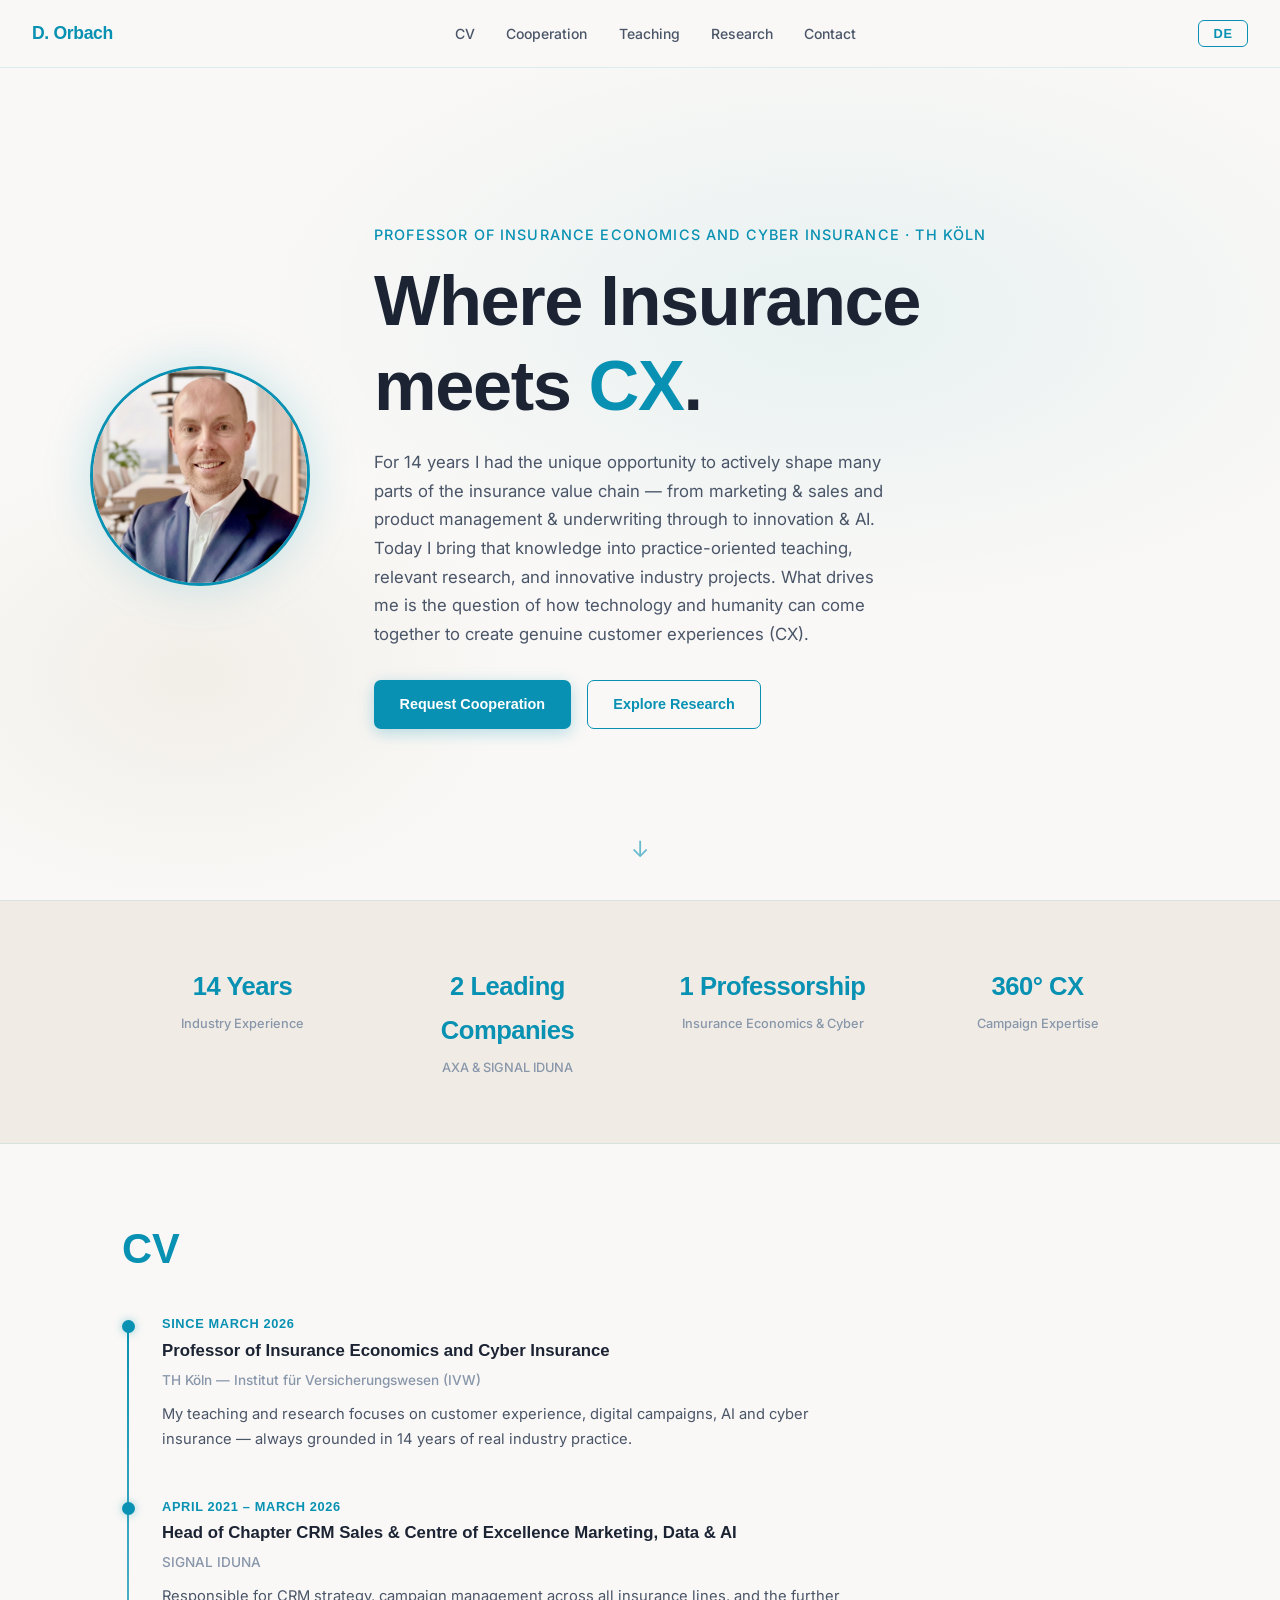
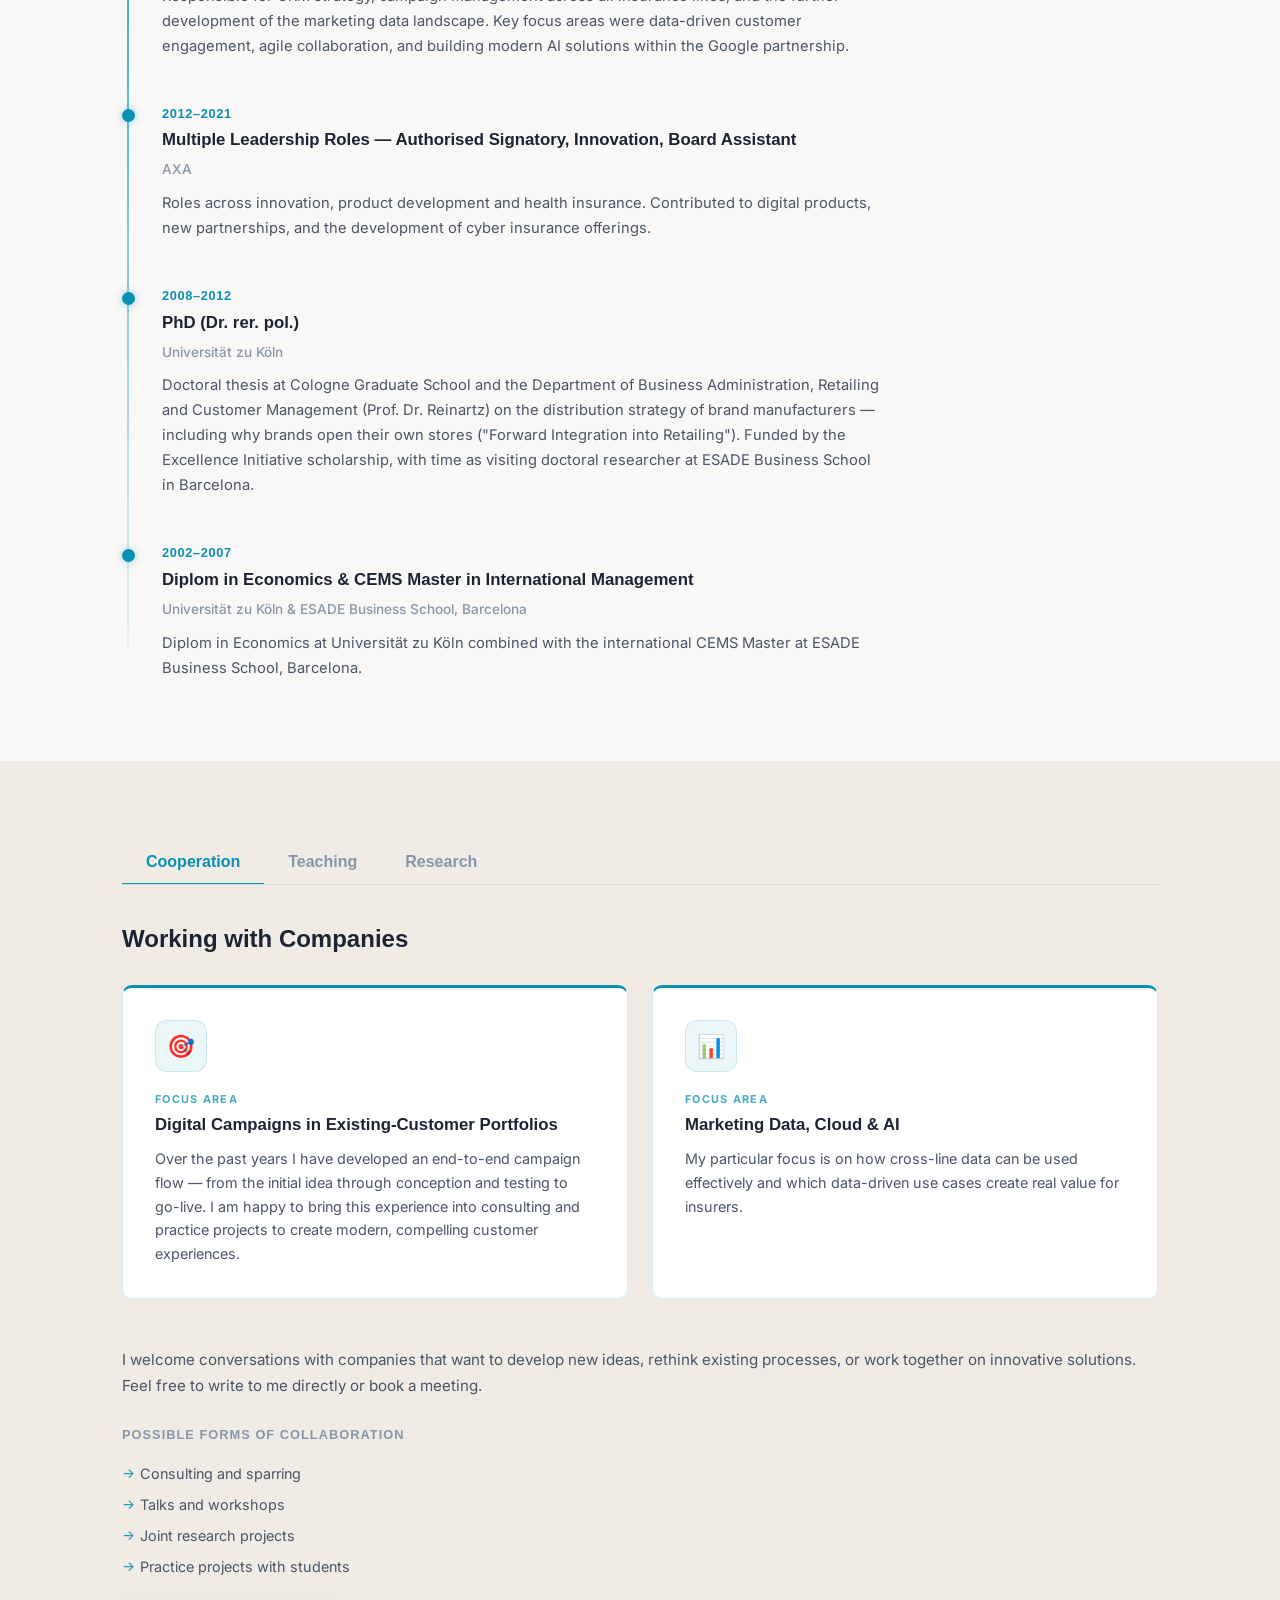
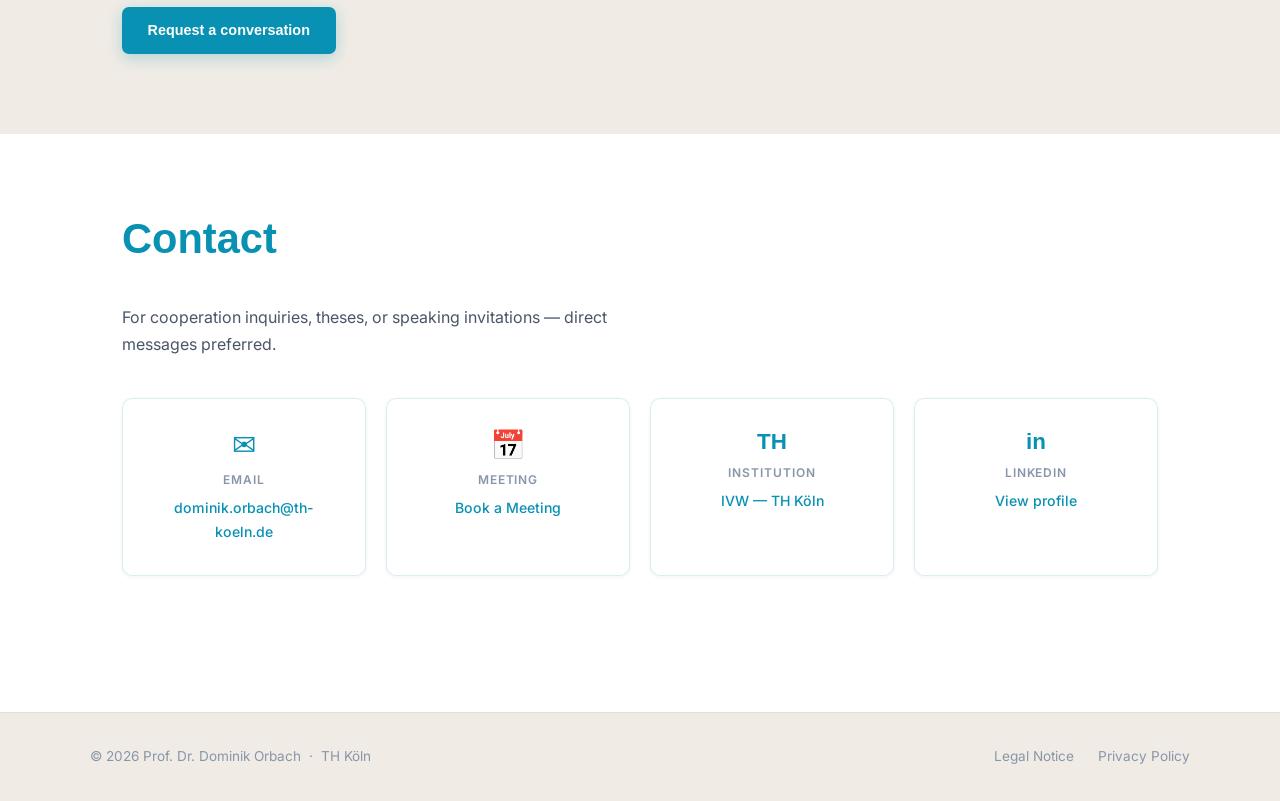
==== index.html @ e175fe71 "Kontakt: TH-Text-Icon über Institution-Kachel ergänzt Analog zum LinkedIn-"in"-Icon, damit alle vier" ====
<!DOCTYPE html>
<html lang="de">
<head>
  <meta charset="UTF-8">
  <meta name="viewport" content="width=device-width, initial-scale=1.0">
  <meta name="description" content="Prof. Dr. Dominik Orbach — Professor für Versicherungsökonomie und Cyberversicherung an der TH Köln. Customer Experience, digitale Kampagnen, CRM im Bestandskundengeschäft.">
  <meta name="author" content="Prof. Dr. Dominik Orbach">
  <title>Prof. Dr. Dominik Orbach</title>
  <link rel="preconnect" href="https://fonts.bunny.net">
  <link href="https://fonts.bunny.net/css?family=space-grotesk:400,600,700|inter:400,500" rel="stylesheet">
  <link rel="stylesheet" href="css/main.css">
  <link rel="stylesheet" href="css/sections.css">
  <link rel="stylesheet" href="css/responsive.css">
  <link rel="stylesheet" href="css/theme-v3.css">
</head>
<body>

  <!-- NAV -->
  <nav class="nav" id="nav">
    <a href="#hero" class="nav__logo">D. Orbach</a>
    <div class="nav__links">
      <a href="#vita" data-i18n="nav.vita">Vita</a>
      <a href="#kooperation" data-i18n="nav.kooperation">Kooperation</a>
      <a href="#lehre" data-i18n="nav.lehre">Lehre</a>
      <a href="#forschung" data-i18n="nav.forschung">Forschung</a>
      <a href="#kontakt" data-i18n="nav.kontakt">Kontakt</a>
    </div>
    <button class="lang-toggle" id="langToggle" aria-label="Sprache wechseln">EN</button>
  </nav>

  <!-- HERO -->
  <section class="hero" id="hero">
    <div class="hero__content">
      <div class="hero__photo-wrap">
        <img src="assets/photo.jpg" alt="Prof. Dr. Dominik Orbach" class="hero__photo">
      </div>
      <div class="hero__text">
        <p class="hero__subtitle" data-i18n="hero.subtitle">Professor für Versicherungsökonomie und Cyberversicherung &middot; TH Köln</p>
        <h1 class="hero__tagline" data-i18n="hero.tagline">Wo Versicherung<br>auf <em>CX</em> trifft.</h1>
        <p class="hero__body" data-i18n="hero.body">14 Jahre lang hatte ich die besondere Chance, zahlreiche Bereiche der Wertschöpfungskette von Versicherern aktiv mitzugestalten – von Marketing &amp; Vertrieb über Produktmanagement &amp; Underwriting bis hin zu Innovation &amp; KI. Dieses Wissen bringe ich heute als Professor in praxisnahe Lehre, relevante Forschung und innovative Unternehmensprojekte ein. Dabei begeistert mich die Frage, wie Technologie und Menschlichkeit zusammenkommen können, um echte Kundenerlebnisse (CX) zu schaffen.</p>
        <div class="hero__cta">
          <a href="#kooperation" class="btn btn--primary" data-i18n="hero.cta.primary">Kooperation anfragen</a>
          <a href="#forschung" class="btn btn--secondary" data-i18n="hero.cta.secondary">Forschung entdecken</a>
        </div>
      </div>
    </div>
    <div class="hero__scroll-hint" aria-hidden="true">&#8595;</div>
  </section>

  <!-- STATS BANNER -->
  <section class="stats" aria-label="Kennzahlen">
    <div class="stats__grid">
      <div class="stats__item animate-on-scroll">
        <span class="stats__number" data-i18n="stats.years.num">14 Jahre</span>
        <span class="stats__label" data-i18n="stats.years.label">Industrieerfahrung</span>
      </div>
      <div class="stats__item animate-on-scroll">
        <span class="stats__number" data-i18n="stats.companies.num">2 Top-Konzerne</span>
        <span class="stats__label" data-i18n="stats.companies.label">AXA &amp; SIGNAL IDUNA</span>
      </div>
      <div class="stats__item animate-on-scroll">
        <span class="stats__number" data-i18n="stats.prof.num">1 Professur</span>
        <span class="stats__label" data-i18n="stats.prof.label">Cyberversicherung &middot; TH Köln</span>
      </div>
      <div class="stats__item animate-on-scroll">
        <span class="stats__number" data-i18n="stats.focus.num">360° CX</span>
        <span class="stats__label" data-i18n="stats.focus.label">Kampagnen-Expertise</span>
      </div>
    </div>
  </section>

  <!-- VITA -->
  <section class="section vita" id="vita">
    <div class="container">
      <h2 data-i18n="vita.heading">Vita</h2>
      <div class="timeline">

        <div class="timeline__item animate-on-scroll">
          <div class="timeline__dot"></div>
          <div class="timeline__year" data-i18n="vita.thk.year">Seit März 2026</div>
          <div class="timeline__content">
            <h3 data-i18n="vita.thk.title">Professor für Versicherungsökonomie und Cyberversicherung</h3>
            <p class="timeline__org">TH Köln &mdash; Institut für Versicherungswesen (IVW)</p>
            <p class="timeline__desc" data-i18n="vita.thk.desc">In Lehre und Forschung beschäftige ich mich mit Customer Experience, digitalen Kampagnen, KI und Cyberversicherung – immer mit engem Praxisbezug aus 14 Jahren in der Versicherungswirtschaft.</p>
          </div>
        </div>

        <div class="timeline__item animate-on-scroll">
          <div class="timeline__dot"></div>
          <div class="timeline__year" data-i18n="vita.si.year">April 2021 – März 2026</div>
          <div class="timeline__content">
            <h3 data-i18n="vita.si.title">Leiter Chapter CRM Vertrieb &amp; Center of Excellence Marketing, Daten &amp; KI</h3>
            <p class="timeline__org">SIGNAL IDUNA</p>
            <p class="timeline__desc" data-i18n="vita.si.desc">Verantwortung für CRM-Strategie, Kampagnenmanagement aller Versicherungssparten und die Weiterentwicklung der Marketing-Daten-Landschaft. Schwerpunkt waren datengetriebene Kundenansprache, agile Zusammenarbeit und der Aufbau moderner KI-Lösungen im Rahmen der Google-Partnerschaft.</p>
          </div>
        </div>

        <div class="timeline__item animate-on-scroll">
          <div class="timeline__dot"></div>
          <div class="timeline__year" data-i18n="vita.axa.year">2012–2021</div>
          <div class="timeline__content">
            <h3 data-i18n="vita.axa.title">Verschiedene Führungsrollen — Prokurist, Innovation, Vorstandsassistent</h3>
            <p class="timeline__org">AXA</p>
            <p class="timeline__desc" data-i18n="vita.axa.desc">Tätigkeiten in unterschiedlichen Rollen – unter anderem in Innovation, Produktentwicklung und Krankenversicherung. Mitarbeit an digitalen Produkten, neuen Kooperationen und dem Aufbau von Cyberversicherungsangeboten.</p>
          </div>
        </div>

        <div class="timeline__item animate-on-scroll">
          <div class="timeline__dot"></div>
          <div class="timeline__year" data-i18n="vita.phd.year">2008–2012</div>
          <div class="timeline__content">
            <h3 data-i18n="vita.phd.title">Promotion (Dr. rer. pol.)</h3>
            <p class="timeline__org">Universität zu Köln</p>
            <p class="timeline__desc" data-i18n="vita.phd.desc">Promotion an der Cologne Graduate School und am Seminar für ABWL, Handel und Kundenmanagement (Prof. Dr. Reinartz) zur Vertriebsstrategie von Markenherstellern, u.a. warum Markenhersteller eigene Stores eröffnen („Forward Integration into Retailing") — mit Stipendium der Exzellenzinitiative und Zeit als Gastdoktorand an der ESADE Business School in Barcelona.</p>
          </div>
        </div>

        <div class="timeline__item animate-on-scroll">
          <div class="timeline__dot"></div>
          <div class="timeline__year" data-i18n="vita.cems.year">2002–2007</div>
          <div class="timeline__content">
            <h3 data-i18n="vita.cems.title">Diplom Volkswirt &amp; CEMS Master International Management</h3>
            <p class="timeline__org">Universität zu Köln &amp; ESADE Business School, Barcelona</p>
            <p class="timeline__desc" data-i18n="vita.cems.desc">Diplom Volkswirt an der Universität zu Köln kombiniert mit dem internationalen CEMS Master an der ESADE Business School in Barcelona.</p>
          </div>
        </div>

      </div>
    </div>
  </section>

  <!-- TABS: LEHRE / FORSCHUNG / KOOPERATION -->
  <section class="section tabs-section" id="lehre">
    <div class="container">
      <div class="tabs" role="tablist" aria-label="Bereiche">
        <button class="tab-btn tab-btn--active" role="tab" data-tab="kooperation" aria-selected="true" aria-controls="panel-kooperation" data-i18n="tab.kooperation">Kooperation</button>
        <button class="tab-btn" role="tab" data-tab="lehre" aria-selected="false" aria-controls="panel-lehre" data-i18n="tab.lehre">Lehre</button>
        <button class="tab-btn" role="tab" data-tab="forschung" aria-selected="false" aria-controls="panel-forschung" data-i18n="tab.forschung">Forschung</button>
      </div>

      <!-- LEHRE -->
      <div class="tab-panel" id="panel-lehre" role="tabpanel">
        <div class="courses-grid">

          <div class="course-card animate-on-scroll">
            <div class="course-card__tag" data-i18n="lehre.tag.semester">Sommersemester 2026</div>
            <h3 data-i18n="lehre.vbl1.title">Versicherungsbetriebslehre</h3>
            <p data-i18n="lehre.vbl1.desc">Einführung in Grundlagen und operative Steuerung der Versicherungswirtschaft.</p>
            <ul class="course-card__topics">
              <li data-i18n="lehre.vbl1.t1">Vertrieb &amp; Vertriebswege</li>
              <li data-i18n="lehre.vbl1.t2">CRM in der Versicherung</li>
              <li data-i18n="lehre.vbl1.t3">Asset-Liability-Management</li>
            </ul>
          </div>

          <div class="course-card animate-on-scroll">
            <div class="course-card__tag" data-i18n="lehre.tag.ws">Wintersemester 2026/27</div>
            <h3 data-i18n="lehre.bwl.title">Grundlagen BWL</h3>
            <p data-i18n="lehre.bwl.desc">Einführung in die Grundlagen und operative Steuerung von Unternehmen.</p>
            <ul class="course-card__topics">
              <li data-i18n="lehre.bwl.t1">Marketing und Vertrieb</li>
              <li data-i18n="lehre.bwl.t2">Personal und IT</li>
              <li data-i18n="lehre.bwl.t3">Finanzierung</li>
            </ul>
          </div>

          <div class="course-card animate-on-scroll">
            <div class="course-card__tag" data-i18n="lehre.tag.ws">Wintersemester 2026/27</div>
            <h3 data-i18n="lehre.vgw.title">Versicherung in der Gesamtwirtschaft</h3>
            <p data-i18n="lehre.vgw.desc">Volkswirtschaftliche Bedeutung von Versicherung und die Zusammenhänge zwischen Risiko, Märkten und staatlicher Regulierung.</p>
            <ul class="course-card__topics">
              <li data-i18n="lehre.vgw.t1">Grundlagen der Versicherungsökonomik</li>
              <li data-i18n="lehre.vgw.t2">Regulierung &amp; Sozialversicherung</li>
              <li data-i18n="lehre.vgw.t3">Aktuelle Herausforderungen</li>
            </ul>
          </div>

        </div>
      </div>

      <!-- FORSCHUNG -->
      <div class="tab-panel" id="panel-forschung" role="tabpanel">
        <div class="research-grid">

          <div class="research-card animate-on-scroll">
            <div class="research-card__icon" aria-hidden="true">&#9737;</div>
            <h3 data-i18n="forschung.cx.title">Customer Experience &amp; Kampagnen-Optimierung</h3>
            <p data-i18n="forschung.cx.desc">Wie sieht der perfekte Kampagnen-Flow im Bestandskundengeschäft aus? Ich kenne jeden Schritt aus der Praxis: von der Zielgruppenanalyse über Briefe, E-Mails und Landingpages bis zur Conversion-Messung und dunklen Verarbeitung. Meine Forschung macht diesen Prozess messbar besser — für Marketing, Vertrieb und Service.</p>
          </div>

          <div class="research-card animate-on-scroll">
            <div class="research-card__icon" aria-hidden="true">&#9737;</div>
            <h3 data-i18n="forschung.ai.title">KI als Werkzeug für besseres Kundenmanagement</h3>
            <p data-i18n="forschung.ai.desc">KI ist kein Selbstzweck — sie ist ein kraftvolles Werkzeug. Ich forsche daran, wie Machine Learning und generative KI konkret helfen: Bestandskunden besser segmentieren, Kampagnen personalisieren und den richtigen Kunden zur richtigen Zeit mit dem richtigen Angebot erreichen.</p>
          </div>

          <div class="research-card animate-on-scroll">
            <div class="research-card__icon" aria-hidden="true">&#9737;</div>
            <h3 data-i18n="forschung.cyber.title">Cyberversicherung</h3>
            <p data-i18n="forschung.cyber.desc">Als Inhaber der Professur für Cyberversicherung kenne ich das Thema aus zwei Perspektiven: aus der Praxis (Einführung von Cyber Risk bei AXA) und aus der Forschung — Risikomodellierung, Produktentwicklung, NIS2 und DORA.</p>
          </div>

        </div>
      </div>

      <!-- KOOPERATION -->
      <div class="tab-panel tab-panel--active" id="panel-kooperation" role="tabpanel">

        <h3 class="coop__panel-heading" data-i18n="coop.heading">Zusammenarbeit mit Unternehmen</h3>

        <!-- Schwerpunkt Cards -->
        <div class="schwerpunkt-grid">

          <div class="schwerpunkt-card animate-on-scroll">
            <div class="schwerpunkt-card__icon" aria-hidden="true">&#127919;</div>
            <div class="schwerpunkt-card__badge" data-i18n="coop.sp1.badge">Schwerpunkt</div>
            <h3 data-i18n="coop.sp1.title">Digitale Kampagnen im Kundenbestand</h3>
            <p data-i18n="coop.body">In den vergangenen Jahren habe ich einen durchgängigen Kampagnen-Flow entwickelt – von der ersten Idee über Konzeption und Testing bis hin zum Go Live. Gerne bringe ich diese Erfahrung in Beratungs- und Praxisprojekte ein, um moderne und attraktive Kundenerlebnisse zu gestalten.</p>
          </div>

          <div class="schwerpunkt-card animate-on-scroll">
            <div class="schwerpunkt-card__icon" aria-hidden="true">&#128202;</div>
            <div class="schwerpunkt-card__badge" data-i18n="coop.sp2.badge">Schwerpunkt</div>
            <h3 data-i18n="coop.sp2.title">Marketing Data, Cloud &amp; KI</h3>
            <p data-i18n="coop.body2">Ich beschäftige mich insbesondere mit der Frage, wie spartenübergreifende Daten sinnvoll nutzbar gemacht werden können und welche datengetriebenen Use Cases echten Mehrwert für Versicherer schaffen.</p>
          </div>

        </div>

        <!-- Einladung + Formate -->
        <div class="coop-text animate-on-scroll">
          <p data-i18n="coop.body3">Ich freue mich über den Austausch mit Unternehmen, die neue Ideen entwickeln, bestehende Prozesse weiterdenken oder gemeinsam innovative Lösungen erarbeiten möchten. Sie können mir gerne direkt schreiben oder einen Termin buchen.</p>
          <h4 class="coop__formats-heading" data-i18n="coop.formats.heading">Mögliche Formen der Zusammenarbeit</h4>
          <ul class="coop__formats">
            <li data-i18n="coop.f1">Beratung und Sparring</li>
            <li data-i18n="coop.f2">Vorträge und Workshops</li>
            <li data-i18n="coop.f3">Gemeinsame Forschungsprojekte</li>
            <li data-i18n="coop.f4">Praxisprojekte mit Studierenden</li>
          </ul>
          <a href="#kontakt" class="btn btn--primary" data-i18n="coop.cta">Gespräch anfragen</a>
        </div>
      </div>

    </div>
  </section>

  <!-- KONTAKT -->
  <section class="section kontakt" id="kontakt">
    <div class="container">
      <h2 data-i18n="kontakt.heading">Kontakt</h2>
      <p class="kontakt__intro" data-i18n="kontakt.body">Für Kooperationsanfragen, Abschlussarbeiten oder Vortragseinladungen — direkte Nachrichten bevorzugt.</p>

      <div class="kontakt__cards">
        <a href="mailto:dominik.orbach@th-koeln.de?subject=Kooperationsanfrage" class="kontakt-card">
          <span class="kontakt-card__icon" aria-hidden="true">&#9993;</span>
          <span class="kontakt-card__label" data-i18n="kontakt.email">E-Mail</span>
          <span class="kontakt-card__value">dominik.orbach@th-koeln.de</span>
        </a>
        <a href="https://scheduler.zoom.us/dominik-orbach" target="_blank" rel="noopener noreferrer" class="kontakt-card">
          <span class="kontakt-card__icon" aria-hidden="true">&#128197;</span>
          <span class="kontakt-card__label" data-i18n="kontakt.booking.label">Termin</span>
          <span class="kontakt-card__value" data-i18n="kontakt.booking">Termin buchen</span>
        </a>
        <a href="https://www.th-koeln.de/personen/dominik.orbach/" target="_blank" rel="noopener noreferrer" class="kontakt-card">
          <span class="kontakt-card__icon kontakt-card__icon--text" aria-hidden="true">TH</span>
          <span class="kontakt-card__label" data-i18n="kontakt.institution">Institution</span>
          <span class="kontakt-card__value">IVW &mdash; TH Köln</span>
        </a>
        <a href="https://www.linkedin.com/in/prof-dr-dominik-orbach-3b4b9415/" target="_blank" rel="noopener noreferrer" class="kontakt-card">
          <span class="kontakt-card__icon kontakt-card__icon--text" aria-hidden="true">in</span>
          <span class="kontakt-card__label">LinkedIn</span>
          <span class="kontakt-card__value" data-i18n="kontakt.linkedin">Profil ansehen</span>
        </a>
      </div>


    </div>
  </section>

  <!-- FOOTER -->
  <footer class="footer">
    <div class="footer__inner">
      <p class="footer__copy">&copy; <span id="year"></span> Prof. Dr. Dominik Orbach &nbsp;&middot;&nbsp; TH Köln</p>
      <div class="footer__links">
        <a href="https://www.th-koeln.de/impressum_8159.php" target="_blank" rel="noopener noreferrer" data-i18n="footer.imprint">Impressum</a>
        <a href="https://www.th-koeln.de/datenschutzerklaerung_8160.php" target="_blank" rel="noopener noreferrer" data-i18n="footer.privacy">Datenschutz</a>
      </div>
    </div>
  </footer>

  <script>document.getElementById('year').textContent = new Date().getFullYear();</script>
  <script src="js/lang.js"></script>
  <script src="js/tabs.js"></script>
  <script src="js/scroll.js"></script>
</body>
</html>
---- css/main.css ----
/* ============================================================
   CUSTOM PROPERTIES
   ============================================================ */
:root {
  --bg-primary:     #1a1a2e;
  --bg-secondary:   #16213e;
  --bg-card:        #0f3460;
  --accent:         #00b4d8;
  --accent-hover:   #0096c7;
  --accent-glow:    rgba(0, 180, 216, 0.15);
  --accent-glow-lg: rgba(0, 180, 216, 0.25);
  --text-primary:   #ffffff;
  --text-secondary: #cad3dc;
  --text-muted:     #7a8899;
  --border:         rgba(0, 180, 216, 0.2);
  --border-hover:   rgba(0, 180, 216, 0.5);
  --font-heading:   'Space Grotesk', sans-serif;
  --font-body:      'Inter', sans-serif;
  --nav-height:     68px;
  --radius:         10px;
  --transition:     0.2s ease;
}

/* ============================================================
   RESET & BASE
   ============================================================ */
*, *::before, *::after {
  box-sizing: border-box;
  margin: 0;
  padding: 0;
}

html {
  scroll-behavior: smooth;
  font-size: 16px;
}

body {
  font-family: var(--font-body);
  font-size: 1rem;
  line-height: 1.7;
  color: var(--text-primary);
  background-color: var(--bg-primary);
  -webkit-font-smoothing: antialiased;
  -moz-osx-font-smoothing: grayscale;
}

h1, h2, h3, h4, h5, h6 {
  font-family: var(--font-heading);
  line-height: 1.2;
}

h1 { font-size: clamp(2.4rem, 5.5vw, 4.5rem); font-weight: 700; }
h2 {
  font-size: clamp(1.8rem, 3.5vw, 2.6rem);
  font-weight: 600;
  color: var(--accent);
  margin-bottom: 2.5rem;
}
h3 { font-size: 1.15rem; font-weight: 600; margin-bottom: 0.5rem; }
h4 { font-size: 0.95rem; font-weight: 600; margin-bottom: 1rem; }

p { color: var(--text-secondary); margin-bottom: 1rem; }
p:last-child { margin-bottom: 0; }

a { color: var(--accent); text-decoration: none; transition: color var(--transition); }
a:hover { color: var(--accent-hover); }

ul { list-style: none; }

img { display: block; max-width: 100%; }

/* ============================================================
   LAYOUT UTILITIES
   ============================================================ */
.container {
  max-width: 1100px;
  margin: 0 auto;
  padding: 0 2rem;
}

.section {
  padding: 5rem 2rem;
}

/* ============================================================
   NAV
   ============================================================ */
.nav {
  position: fixed;
  top: 0; left: 0; right: 0;
  height: var(--nav-height);
  display: flex;
  align-items: center;
  justify-content: space-between;
  padding: 0 2rem;
  background: rgba(26, 26, 46, 0.85);
  backdrop-filter: blur(14px);
  -webkit-backdrop-filter: blur(14px);
  border-bottom: 1px solid var(--border);
  z-index: 100;
}

.nav__logo {
  font-family: var(--font-heading);
  font-weight: 700;
  font-size: 1.1rem;
  color: var(--accent);
  letter-spacing: -0.02em;
}
.nav__logo:hover { color: var(--accent-hover); }

.nav__links {
  display: flex;
  align-items: center;
  gap: 0.25rem;
}

.nav__links a {
  color: var(--text-secondary);
  font-size: 0.875rem;
  font-weight: 500;
  padding: 0.4rem 0.85rem;
  border-radius: 6px;
  transition: background var(--transition), color var(--transition);
}
.nav__links a:hover {
  color: var(--text-primary);
  background: rgba(255,255,255,0.05);
}

.lang-toggle {
  background: none;
  border: 1.5px solid var(--accent);
  color: var(--accent);
  padding: 0.3rem 0.9rem;
  border-radius: 6px;
  cursor: pointer;
  font-family: var(--font-heading);
  font-size: 0.8rem;
  font-weight: 600;
  letter-spacing: 0.05em;
  transition: background var(--transition), color var(--transition);
}
.lang-toggle:hover {
  background: var(--accent);
  color: var(--bg-primary);
}

/* ============================================================
   HERO
   ============================================================ */
.hero {
  min-height: 100vh;
  display: flex;
  flex-direction: column;
  align-items: center;
  justify-content: center;
  padding: calc(var(--nav-height) + 3rem) 2rem 4rem;
  position: relative;
  background:
    radial-gradient(ellipse 80% 60% at 65% 40%, rgba(0, 180, 216, 0.07) 0%, transparent 60%),
    radial-gradient(ellipse 40% 40% at 20% 80%, rgba(15, 52, 96, 0.4) 0%, transparent 50%),
    var(--bg-primary);
}

.hero__content {
  display: flex;
  align-items: center;
  gap: 4rem;
  max-width: 1100px;
  width: 100%;
}

/* Photo */
.hero__photo-wrap {
  flex-shrink: 0;
}

.hero__photo {
  width: 220px;
  height: 220px;
  border-radius: 50%;
  object-fit: cover;
  border: 3px solid var(--accent);
  box-shadow: 0 0 50px var(--accent-glow-lg);
}

.hero__photo-placeholder {
  width: 220px;
  height: 220px;
  border-radius: 50%;
  border: 3px solid var(--accent);
  box-shadow: 0 0 50px var(--accent-glow-lg);
  background: var(--bg-card);
  display: flex;
  align-items: center;
  justify-content: center;
  font-family: var(--font-heading);
  font-size: 3rem;
  font-weight: 700;
  color: var(--accent);
  letter-spacing: -0.02em;
  user-select: none;
}

/* Text */
.hero__text {
  flex: 1;
}

.hero__subtitle {
  font-size: 0.9rem;
  font-weight: 500;
  color: var(--accent);
  letter-spacing: 0.08em;
  text-transform: uppercase;
  margin-bottom: 0.75rem;
}

.hero__tagline {
  color: var(--text-primary);
  margin-bottom: 1.25rem;
  letter-spacing: -0.02em;
}

.hero__tagline em {
  font-style: normal;
  color: var(--accent);
  position: relative;
}

.hero__body {
  font-size: 1.05rem;
  color: var(--text-secondary);
  max-width: 520px;
  margin-bottom: 2rem;
}

.hero__cta {
  display: flex;
  gap: 1rem;
  flex-wrap: wrap;
}

/* Scroll hint */
.hero__scroll-hint {
  position: absolute;
  bottom: 2rem;
  left: 50%;
  transform: translateX(-50%);
  font-size: 1.4rem;
  color: var(--accent);
  opacity: 0.6;
  animation: bounce 2.4s ease-in-out infinite;
}

@keyframes bounce {
  0%, 100% { transform: translateX(-50%) translateY(0); }
  50%       { transform: translateX(-50%) translateY(8px); }
}

/* ============================================================
   BUTTONS
   ============================================================ */
.btn {
  display: inline-flex;
  align-items: center;
  justify-content: center;
  padding: 0.7rem 1.6rem;
  border-radius: 7px;
  font-family: var(--font-heading);
  font-weight: 600;
  font-size: 0.9rem;
  cursor: pointer;
  text-decoration: none;
  transition: transform 0.15s ease, box-shadow 0.15s ease, background var(--transition);
  border: none;
}

.btn:hover { transform: translateY(-2px); }
.btn:active { transform: translateY(0); }

.btn--primary {
  background: var(--accent);
  color: var(--bg-primary);
  box-shadow: 0 4px 20px rgba(0, 180, 216, 0.3);
}
.btn--primary:hover {
  background: var(--accent-hover);
  color: var(--bg-primary);
  box-shadow: 0 6px 30px rgba(0, 180, 216, 0.5);
}

.btn--secondary {
  background: transparent;
  color: var(--accent);
  border: 1.5px solid var(--accent);
}
.btn--secondary:hover {
  background: var(--accent-glow);
  color: var(--accent);
}

/* ============================================================
   SCROLL ANIMATION BASE
   ============================================================ */
.animate-on-scroll {
  opacity: 0;
  transform: translateY(28px);
  transition: opacity 0.55s ease, transform 0.55s ease;
}

.animate-on-scroll.is-visible {
  opacity: 1;
  transform: translateY(0);
}
---- css/sections.css ----
/* ============================================================
   STATS BANNER
   ============================================================ */
.stats {
  background: var(--bg-secondary);
  border-top: 1px solid var(--border);
  border-bottom: 1px solid var(--border);
  padding: 0;
}

.stats__grid {
  display: grid;
  grid-template-columns: repeat(4, 1fr);
  max-width: 1100px;
  margin: 0 auto;
  padding: 3rem 2rem;
  gap: 1.5rem;
}

.stats__item {
  text-align: center;
  padding: 1rem;
}

.stats__number {
  display: block;
  font-family: var(--font-heading);
  font-size: clamp(1.2rem, 2vw, 1.7rem);
  font-weight: 700;
  color: var(--accent);
  letter-spacing: -0.02em;
}

.stats__label {
  display: block;
  font-size: 0.8rem;
  color: var(--text-muted);
  margin-top: 0.3rem;
  font-weight: 500;
}

/* ============================================================
   VITA — TIMELINE
   ============================================================ */
.vita {
  background: var(--bg-primary);
}

.timeline {
  position: relative;
  padding-left: 2.5rem;
  max-width: 760px;
}

.timeline::before {
  content: '';
  position: absolute;
  left: 5px;
  top: 8px;
  bottom: 2rem;
  width: 2px;
  background: linear-gradient(to bottom, var(--accent) 0%, rgba(0,180,216,0.1) 100%);
}

.timeline__item {
  position: relative;
  margin-bottom: 2.75rem;
}

.timeline__item:last-child {
  margin-bottom: 0;
}

.timeline__dot {
  position: absolute;
  left: -40.5px;
  top: 0.4rem;
  width: 13px;
  height: 13px;
  border-radius: 50%;
  background: var(--accent);
  box-shadow: 0 0 14px rgba(0, 180, 216, 0.6);
  flex-shrink: 0;
}

.timeline__year {
  font-size: 0.8rem;
  font-family: var(--font-heading);
  font-weight: 600;
  color: var(--accent);
  letter-spacing: 0.05em;
  text-transform: uppercase;
  margin-bottom: 0.35rem;
}

.timeline__content h3 {
  color: var(--text-primary);
  font-size: 1.05rem;
}

.timeline__org {
  font-size: 0.85rem;
  color: var(--text-muted);
  font-weight: 500;
  margin: 0.2rem 0 0.6rem;
}

.timeline__desc {
  font-size: 0.92rem;
  color: var(--text-secondary);
  margin-bottom: 0;
}

/* ============================================================
   TABS SECTION
   ============================================================ */
.tabs-section {
  background: var(--bg-secondary);
}

.tabs {
  display: flex;
  border-bottom: 1px solid var(--border);
  margin-bottom: 2.5rem;
  gap: 0;
  overflow-x: auto;
  scrollbar-width: none;
}

.tabs::-webkit-scrollbar { display: none; }

.tab-btn {
  background: none;
  border: none;
  border-bottom: 2px solid transparent;
  color: var(--text-muted);
  font-family: var(--font-heading);
  font-size: 1rem;
  font-weight: 600;
  padding: 0.75rem 1.5rem;
  cursor: pointer;
  transition: color var(--transition), border-color var(--transition);
  white-space: nowrap;
  margin-bottom: -1px;
  flex-shrink: 0;
}

.tab-btn:hover {
  color: var(--text-secondary);
}

.tab-btn--active {
  color: var(--accent);
  border-bottom-color: var(--accent);
}

.tab-panel { display: none; }
.tab-panel--active { display: block; }

/* ============================================================
   KAMPAGNEN-FLOW
   ============================================================ */
.flow-wrap {
  margin-bottom: 3rem;
  background: var(--bg-card);
  border: 1px solid var(--border);
  border-radius: var(--radius);
  padding: 2rem 2.5rem;
}

.flow__heading {
  font-size: 1.2rem;
  color: var(--accent);
  margin-bottom: 0.4rem;
}

.flow__sub {
  font-size: 0.88rem;
  color: var(--text-muted);
  margin-bottom: 1.75rem;
}

.flow-steps {
  display: flex;
  align-items: center;
  gap: 0.5rem;
  flex-wrap: wrap;
}

.flow-step {
  display: flex;
  flex-direction: column;
  align-items: center;
  gap: 0.5rem;
  flex: 1;
  min-width: 80px;
}

.flow-step__icon {
  width: 48px;
  height: 48px;
  border-radius: 50%;
  background: rgba(0, 180, 216, 0.12);
  border: 1px solid var(--border);
  display: flex;
  align-items: center;
  justify-content: center;
  font-size: 1.3rem;
  transition: background var(--transition), border-color var(--transition);
}

.flow-step:hover .flow-step__icon {
  background: rgba(0, 180, 216, 0.25);
  border-color: var(--accent);
}

.flow-step__label {
  font-size: 0.72rem;
  font-weight: 600;
  color: var(--text-secondary);
  text-align: center;
  line-height: 1.3;
}

.flow-arrow {
  color: var(--accent);
  font-size: 1.4rem;
  opacity: 0.5;
  flex-shrink: 0;
  line-height: 1;
  margin-bottom: 1.2rem;
}

/* ============================================================
   LEHRE — COURSE CARDS
   ============================================================ */
.courses-grid {
  display: grid;
  grid-template-columns: repeat(3, 1fr);
  gap: 1.5rem;
}

.courses-grid--two {
  grid-template-columns: repeat(2, 1fr);
  max-width: 760px;
}

.courses-grid--one {
  grid-template-columns: 1fr;
  max-width: 420px;
}

.course-card {
  background: var(--bg-primary);
  border: 1px solid var(--border);
  border-radius: var(--radius);
  padding: 1.75rem;
  transition: border-color var(--transition), box-shadow var(--transition), transform 0.2s ease;
}

.course-card:hover {
  border-color: var(--border-hover);
  box-shadow: 0 4px 30px var(--accent-glow);
  transform: translateY(-3px);
}

.course-card__tag {
  font-size: 0.7rem;
  font-weight: 600;
  text-transform: uppercase;
  letter-spacing: 0.1em;
  color: var(--accent);
  margin-bottom: 0.6rem;
}

.course-card h3 {
  color: var(--text-primary);
  font-size: 1rem;
  margin-bottom: 0.6rem;
}

.course-card p {
  font-size: 0.88rem;
  color: var(--text-secondary);
  margin-bottom: 0.75rem;
}

.course-card__topics {
  border-top: 1px solid var(--border);
  padding-top: 0.75rem;
  display: flex;
  flex-direction: column;
  gap: 0.3rem;
}

.course-card__topics li {
  font-size: 0.83rem;
  color: var(--text-muted);
  padding-left: 0.9rem;
  position: relative;
}

.course-card__topics li::before {
  content: '▸';
  position: absolute;
  left: 0;
  color: var(--accent);
  font-size: 0.7rem;
  top: 0.1rem;
}

/* ============================================================
   FORSCHUNG — RESEARCH CARDS
   ============================================================ */
.research-grid {
  display: grid;
  grid-template-columns: repeat(3, 1fr);
  gap: 1.5rem;
}

.research-card {
  background: var(--bg-primary);
  border: 1px solid var(--border);
  border-radius: var(--radius);
  padding: 2rem 1.75rem;
  transition: border-color var(--transition), box-shadow var(--transition), transform 0.2s ease;
}

.research-card:hover {
  border-color: var(--border-hover);
  box-shadow: 0 4px 30px var(--accent-glow);
  transform: translateY(-3px);
}

.research-card__icon {
  font-size: 1.6rem;
  color: var(--accent);
  margin-bottom: 1rem;
  opacity: 0.8;
}

.research-card h3 {
  color: var(--text-primary);
  font-size: 1rem;
  margin-bottom: 0.75rem;
}

.research-card p {
  font-size: 0.9rem;
  color: var(--text-secondary);
  line-height: 1.65;
}

/* ============================================================
   KOOPERATION
   ============================================================ */
.coop__panel-heading {
  font-size: 1.5rem;
  color: var(--text-primary);
  margin-bottom: 2rem;
}

.schwerpunkt-grid {
  display: grid;
  grid-template-columns: 1fr 1fr;
  gap: 1.5rem;
  margin-bottom: 3rem;
}

.schwerpunkt-card {
  background: var(--bg-card);
  border: 1px solid var(--border);
  border-top: 3px solid var(--accent);
  border-radius: var(--radius);
  padding: 2rem;
  transition: border-color var(--transition), box-shadow var(--transition), transform 0.2s ease;
}

.schwerpunkt-card:hover {
  border-color: var(--border-hover);
  box-shadow: 0 8px 40px var(--accent-glow-lg);
  transform: translateY(-4px);
}

.schwerpunkt-card__icon {
  width: 52px;
  height: 52px;
  border-radius: 12px;
  background: rgba(0, 180, 216, 0.12);
  border: 1px solid var(--border);
  display: flex;
  align-items: center;
  justify-content: center;
  font-size: 1.4rem;
  margin-bottom: 1.1rem;
  transition: background var(--transition);
}

.schwerpunkt-card:hover .schwerpunkt-card__icon {
  background: rgba(0, 180, 216, 0.22);
}

.schwerpunkt-card__badge {
  font-size: 0.68rem;
  font-weight: 700;
  text-transform: uppercase;
  letter-spacing: 0.12em;
  color: var(--accent);
  opacity: 0.75;
  margin-bottom: 0.4rem;
}

.schwerpunkt-card h3 {
  color: var(--text-primary);
  font-size: 1.05rem;
  margin-bottom: 0.75rem;
}

.schwerpunkt-card p {
  font-size: 0.9rem;
  color: var(--text-secondary);
  line-height: 1.65;
  margin: 0;
}


.coop-layout {
  display: grid;
  grid-template-columns: 1fr 320px;
  gap: 3rem;
  align-items: start;
}

.coop-text h3 {
  font-size: 1.5rem;
  color: var(--text-primary);
  margin-bottom: 1rem;
}

.coop-text p {
  font-size: 0.95rem;
  color: var(--text-secondary);
}

.coop-text strong {
  color: var(--text-primary);
  font-weight: 600;
}

.coop__formats-heading {
  font-size: 0.8rem;
  font-weight: 600;
  text-transform: uppercase;
  letter-spacing: 0.08em;
  color: var(--text-muted);
  margin: 1.75rem 0 0.75rem;
}

.coop__formats {
  margin: 1.25rem 0 1.75rem;
  display: flex;
  flex-direction: column;
  gap: 0.4rem;
}

.coop__formats li {
  font-size: 0.9rem;
  color: var(--text-secondary);
  padding-left: 1.1rem;
  position: relative;
}

.coop__formats li::before {
  content: '→';
  position: absolute;
  left: 0;
  color: var(--accent);
  font-size: 0.85rem;
}

.coop-focus-box {
  background: var(--bg-card);
  border: 1px solid var(--border);
  border-radius: var(--radius);
  padding: 1.75rem;
}

.coop-focus-box h4 {
  font-size: 0.8rem;
  text-transform: uppercase;
  letter-spacing: 0.08em;
  color: var(--text-muted);
  margin-bottom: 1rem;
}

.focus-tags {
  display: flex;
  flex-wrap: wrap;
  gap: 0.5rem;
}

.focus-tag {
  display: inline-block;
  background: rgba(0, 180, 216, 0.08);
  border: 1px solid var(--border);
  color: var(--accent);
  border-radius: 20px;
  padding: 0.3rem 0.85rem;
  font-size: 0.8rem;
  font-weight: 500;
  transition: background var(--transition), border-color var(--transition);
  cursor: default;
}

.focus-tag:hover {
  background: rgba(0, 180, 216, 0.18);
  border-color: var(--border-hover);
}

/* ============================================================
   KONTAKT
   ============================================================ */
.kontakt {
  background: var(--bg-primary);
}

.kontakt__intro {
  font-size: 1rem;
  color: var(--text-secondary);
  max-width: 560px;
  margin-bottom: 2.5rem;
}

.kontakt__cards {
  display: grid;
  grid-template-columns: repeat(4, 1fr);
  gap: 1.25rem;
  margin-bottom: 3.5rem;
}

.kontakt-card {
  display: flex;
  flex-direction: column;
  align-items: center;
  gap: 0.35rem;
  background: var(--bg-secondary);
  border: 1px solid var(--border);
  border-radius: var(--radius);
  padding: 2rem 1.5rem;
  text-align: center;
  transition: border-color var(--transition), transform 0.2s ease, box-shadow var(--transition);
  text-decoration: none;
}

.kontakt-card:hover {
  border-color: var(--border-hover);
  transform: translateY(-4px);
  box-shadow: 0 8px 30px var(--accent-glow);
}

.kontakt-card__icon {
  font-size: 1.8rem;
  margin-bottom: 0.25rem;
  line-height: 1;
}

.kontakt-card__icon--text {
  font-family: var(--font-heading);
  font-weight: 700;
  font-size: 1.4rem;
  color: var(--accent);
}

.kontakt-card__label {
  font-size: 0.75rem;
  text-transform: uppercase;
  letter-spacing: 0.08em;
  color: var(--text-muted);
  font-weight: 600;
}

.kontakt-card__value {
  font-size: 0.88rem;
  color: var(--accent);
  font-weight: 500;
  word-break: break-word;
}

/* ============================================================
   CONTACT FORM
   ============================================================ */
.contact-form-wrap {
  max-width: 680px;
  background: var(--bg-secondary);
  border: 1px solid var(--border);
  border-radius: var(--radius);
  padding: 2.5rem;
}

.contact-form__heading {
  font-size: 1.1rem;
  color: var(--text-primary);
  margin-bottom: 1.5rem;
}

.form-row {
  display: grid;
  grid-template-columns: 1fr 1fr;
  gap: 1rem;
}

.form-group {
  display: flex;
  flex-direction: column;
  gap: 0.4rem;
  margin-bottom: 1rem;
}

.form-group label {
  font-size: 0.82rem;
  font-weight: 600;
  color: var(--text-muted);
  text-transform: uppercase;
  letter-spacing: 0.06em;
}

.form-group input,
.form-group textarea {
  background: var(--bg-primary);
  border: 1px solid var(--border);
  border-radius: 6px;
  padding: 0.65rem 0.9rem;
  color: var(--text-primary);
  font-family: var(--font-body);
  font-size: 0.9rem;
  transition: border-color var(--transition), box-shadow var(--transition);
  outline: none;
  width: 100%;
  resize: vertical;
}

.form-group input::placeholder,
.form-group textarea::placeholder {
  color: var(--text-muted);
}

.form-group input:focus,
.form-group textarea:focus {
  border-color: var(--accent);
  box-shadow: 0 0 0 3px var(--accent-glow);
}

/* ============================================================
   FOOTER
   ============================================================ */
.footer {
  background: var(--bg-secondary);
  border-top: 1px solid var(--border);
  padding: 2rem;
}

.footer__inner {
  max-width: 1100px;
  margin: 0 auto;
  display: flex;
  align-items: center;
  justify-content: space-between;
  gap: 1rem;
  flex-wrap: wrap;
}

.footer__copy {
  font-size: 0.85rem;
  color: var(--text-muted);
  margin: 0;
}

.footer__links {
  display: flex;
  gap: 1.5rem;
}

.footer__links a {
  font-size: 0.85rem;
  color: var(--text-muted);
  transition: color var(--transition);
}

.footer__links a:hover { color: var(--accent); }
---- css/responsive.css ----
/* ============================================================
   RESPONSIVE — TABLET (≤ 900px)
   ============================================================ */
@media (max-width: 900px) {

  /* Hero */
  .hero__content {
    flex-direction: column;
    text-align: center;
    gap: 2rem;
  }

  .hero__body {
    max-width: 100%;
  }

  .hero__cta {
    justify-content: center;
  }

  /* Stats */
  .stats__grid {
    grid-template-columns: repeat(2, 1fr);
    padding: 2rem 1.5rem;
  }

  /* Courses & Research grids */
  .courses-grid,
  .courses-grid--two,
  .research-grid {
    grid-template-columns: 1fr;
  }

  /* Kampagnen-Flow */
  .flow-wrap { padding: 1.5rem; }
  .flow-steps { gap: 0.25rem; }
  .flow-step { min-width: 60px; }
  .flow-step__label { font-size: 0.65rem; }

  /* Kooperation */
  .schwerpunkt-grid {
    grid-template-columns: 1fr;
  }

  .coop-layout {
    grid-template-columns: 1fr;
    gap: 2rem;
  }

  .coop-focus-box {
    max-width: 100%;
  }

  /* Kontakt cards */
  .kontakt__cards {
    grid-template-columns: 1fr;
    max-width: 400px;
  }

  /* Form */
  .form-row {
    grid-template-columns: 1fr;
  }
}

/* ============================================================
   RESPONSIVE — MOBILE (≤ 600px)
   ============================================================ */
@media (max-width: 600px) {

  /* Nav */
  .nav {
    padding: 0 1rem;
  }

  .nav__links {
    display: none;
  }

  /* Hero */
  .hero {
    padding: calc(var(--nav-height) + 2rem) 1.25rem 3rem;
  }

  .hero__photo,
  .hero__photo-placeholder {
    width: 160px;
    height: 160px;
    font-size: 2.2rem;
  }

  /* Stats */
  .stats__grid {
    grid-template-columns: repeat(2, 1fr);
    gap: 1rem;
    padding: 1.75rem 1rem;
  }

  .stats__number {
    font-size: 1.1rem;
  }

  /* Sections */
  .section {
    padding: 3.5rem 1.25rem;
  }

  /* Timeline */
  .timeline {
    padding-left: 1.75rem;
  }

  .timeline__dot {
    left: -28.5px;
  }

  /* Tabs */
  .tab-btn {
    font-size: 0.9rem;
    padding: 0.65rem 1.1rem;
  }

  /* Kontakt */
  .kontakt__cards {
    max-width: 100%;
  }

  /* Contact form */
  .contact-form-wrap {
    padding: 1.5rem;
  }

  /* Footer */
  .footer__inner {
    flex-direction: column;
    text-align: center;
  }
}

/* ============================================================
   VERY SMALL (≤ 380px)
   ============================================================ */
@media (max-width: 380px) {
  .hero__cta {
    flex-direction: column;
    align-items: center;
  }

  .btn {
    width: 100%;
    text-align: center;
  }
}
---- css/theme-v3.css ----
/* ============================================================
   VARIANTE 3 — Helles, freundliches Design
   Warme Off-White-Hintergründe · Tiefes Teal als Akzent
   ============================================================ */

:root {
  --bg-primary:     #f9f8f6;       /* warmes Off-White */
  --bg-secondary:   #f0ece5;       /* warmes Beige */
  --bg-card:        #ffffff;
  --accent:         #0891b2;       /* tiefes Teal, lesbar auf Hell */
  --accent-hover:   #0e7490;
  --accent-glow:    rgba(8, 145, 178, 0.10);
  --accent-glow-lg: rgba(8, 145, 178, 0.20);
  --text-primary:   #1c2434;       /* warmes Dunkelblau-Grau */
  --text-secondary: #4a5568;
  --text-muted:     #8896aa;
  --border:         rgba(8, 145, 178, 0.15);
  --border-hover:   rgba(8, 145, 178, 0.42);
}

/* ============================================================
   NAV
   ============================================================ */
.nav {
  background: rgba(249, 248, 246, 0.92);
  border-bottom: 1px solid rgba(8, 145, 178, 0.12);
}

.nav__links a {
  color: var(--text-secondary);
}

.nav__links a:hover {
  color: var(--accent);
  background: rgba(8, 145, 178, 0.06);
}

/* ============================================================
   HERO
   ============================================================ */
.hero {
  background:
    radial-gradient(ellipse 75% 55% at 65% 35%, rgba(8, 145, 178, 0.07) 0%, transparent 60%),
    radial-gradient(ellipse 45% 45% at 15% 75%, rgba(240, 236, 229, 0.8) 0%, transparent 55%),
    #f9f8f6;
}

.hero__tagline { color: var(--text-primary); }

.hero__photo-placeholder {
  background: #e8e4de;
  color: var(--accent);
}

/* ============================================================
   STATS
   ============================================================ */
.stats {
  background: var(--bg-secondary);
  border-top: 1px solid rgba(8, 145, 178, 0.10);
  border-bottom: 1px solid rgba(8, 145, 178, 0.10);
}

/* ============================================================
   TIMELINE
   ============================================================ */
.timeline::before {
  background: linear-gradient(to bottom, #0891b2 0%, rgba(8, 145, 178, 0.08) 100%);
}

.timeline__dot {
  background: var(--accent);
  box-shadow: 0 0 10px rgba(8, 145, 178, 0.40);
}

.timeline__year { color: var(--accent); }

/* ============================================================
   TABS
   ============================================================ */
.tabs-section { background: var(--bg-secondary); }

.tab-btn--active,
.tab-btn:hover { color: var(--accent); }

.tab-btn--active { border-bottom-color: var(--accent); }

/* ============================================================
   KAMPAGNEN-FLOW
   ============================================================ */
.flow-step__icon {
  background: rgba(8, 145, 178, 0.08);
  border-color: rgba(8, 145, 178, 0.15);
}

.flow-step:hover .flow-step__icon {
  background: rgba(8, 145, 178, 0.18);
  border-color: var(--accent);
}

/* ============================================================
   CARDS
   ============================================================ */
.course-card {
  background: #ffffff;
  box-shadow: 0 1px 4px rgba(0, 0, 0, 0.05);
}

.course-card:hover {
  border-color: rgba(8, 145, 178, 0.42);
  box-shadow: 0 4px 20px rgba(8, 145, 178, 0.10);
}

.research-card {
  background: #ffffff;
  box-shadow: 0 1px 4px rgba(0, 0, 0, 0.05);
}

.research-card:hover {
  border-color: rgba(8, 145, 178, 0.42);
  box-shadow: 0 4px 20px rgba(8, 145, 178, 0.10);
}

/* ============================================================
   SCHWERPUNKT-CARDS
   ============================================================ */
.schwerpunkt-card__icon {
  background: rgba(8, 145, 178, 0.08);
  border-color: rgba(8, 145, 178, 0.15);
}

.schwerpunkt-card:hover .schwerpunkt-card__icon {
  background: rgba(8, 145, 178, 0.18);
}

/* ============================================================
   KOOPERATION
   ============================================================ */
.coop-focus-box {
  background: #ffffff;
  border-color: rgba(8, 145, 178, 0.15);
}

.focus-tag {
  background: rgba(8, 145, 178, 0.06);
  border-color: rgba(8, 145, 178, 0.15);
  color: var(--accent);
}

.focus-tag:hover {
  background: rgba(8, 145, 178, 0.14);
  border-color: var(--accent);
}

/* ============================================================
   KONTAKT
   ============================================================ */
.kontakt { background: #ffffff; }

.kontakt-card {
  background: #ffffff;
  box-shadow: 0 1px 4px rgba(0, 0, 0, 0.05);
}

.kontakt-card:hover {
  border-color: rgba(8, 145, 178, 0.42);
  box-shadow: 0 6px 24px rgba(8, 145, 178, 0.12);
}

.kontakt-card__value { color: var(--accent); }

/* ============================================================
   BUTTONS
   ============================================================ */
.btn--primary {
  background: var(--accent);
  color: #ffffff;
  box-shadow: 0 4px 16px rgba(8, 145, 178, 0.28);
}

.btn--primary:hover {
  background: var(--accent-hover);
  color: #ffffff;
  box-shadow: 0 6px 24px rgba(8, 145, 178, 0.42);
}

.btn--secondary {
  color: var(--accent);
  border-color: var(--accent);
}

.btn--secondary:hover {
  background: rgba(8, 145, 178, 0.07);
  color: var(--accent);
}

.lang-toggle:hover {
  background: var(--accent);
  color: #ffffff;
}

/* ============================================================
   FOOTER
   ============================================================ */
.footer {
  background: var(--bg-secondary);
  border-top: 1px solid rgba(8, 145, 178, 0.10);
}

.footer__links a:hover { color: var(--accent); }

/* ============================================================
   SCROLL-ANIMATION — dezent auf hellem Hintergrund
   ============================================================ */
.animate-on-scroll { transform: translateY(20px); }
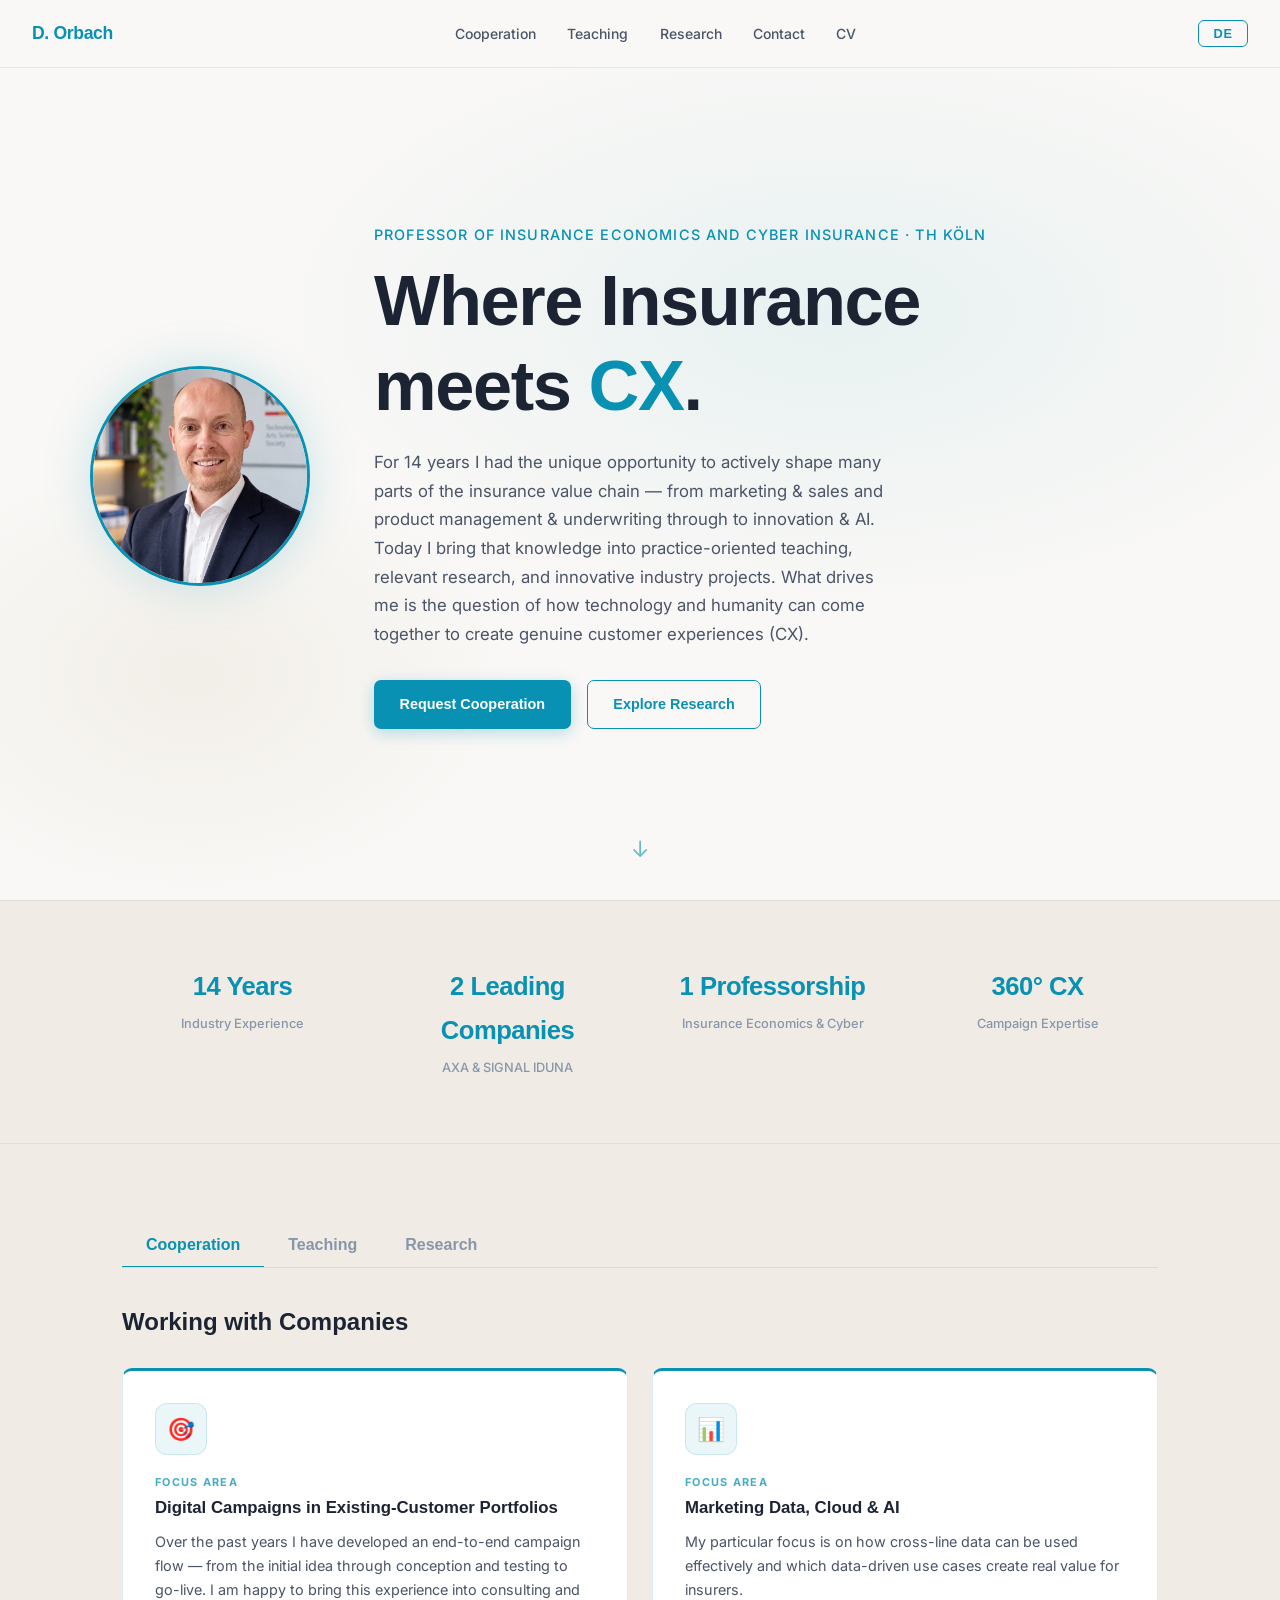
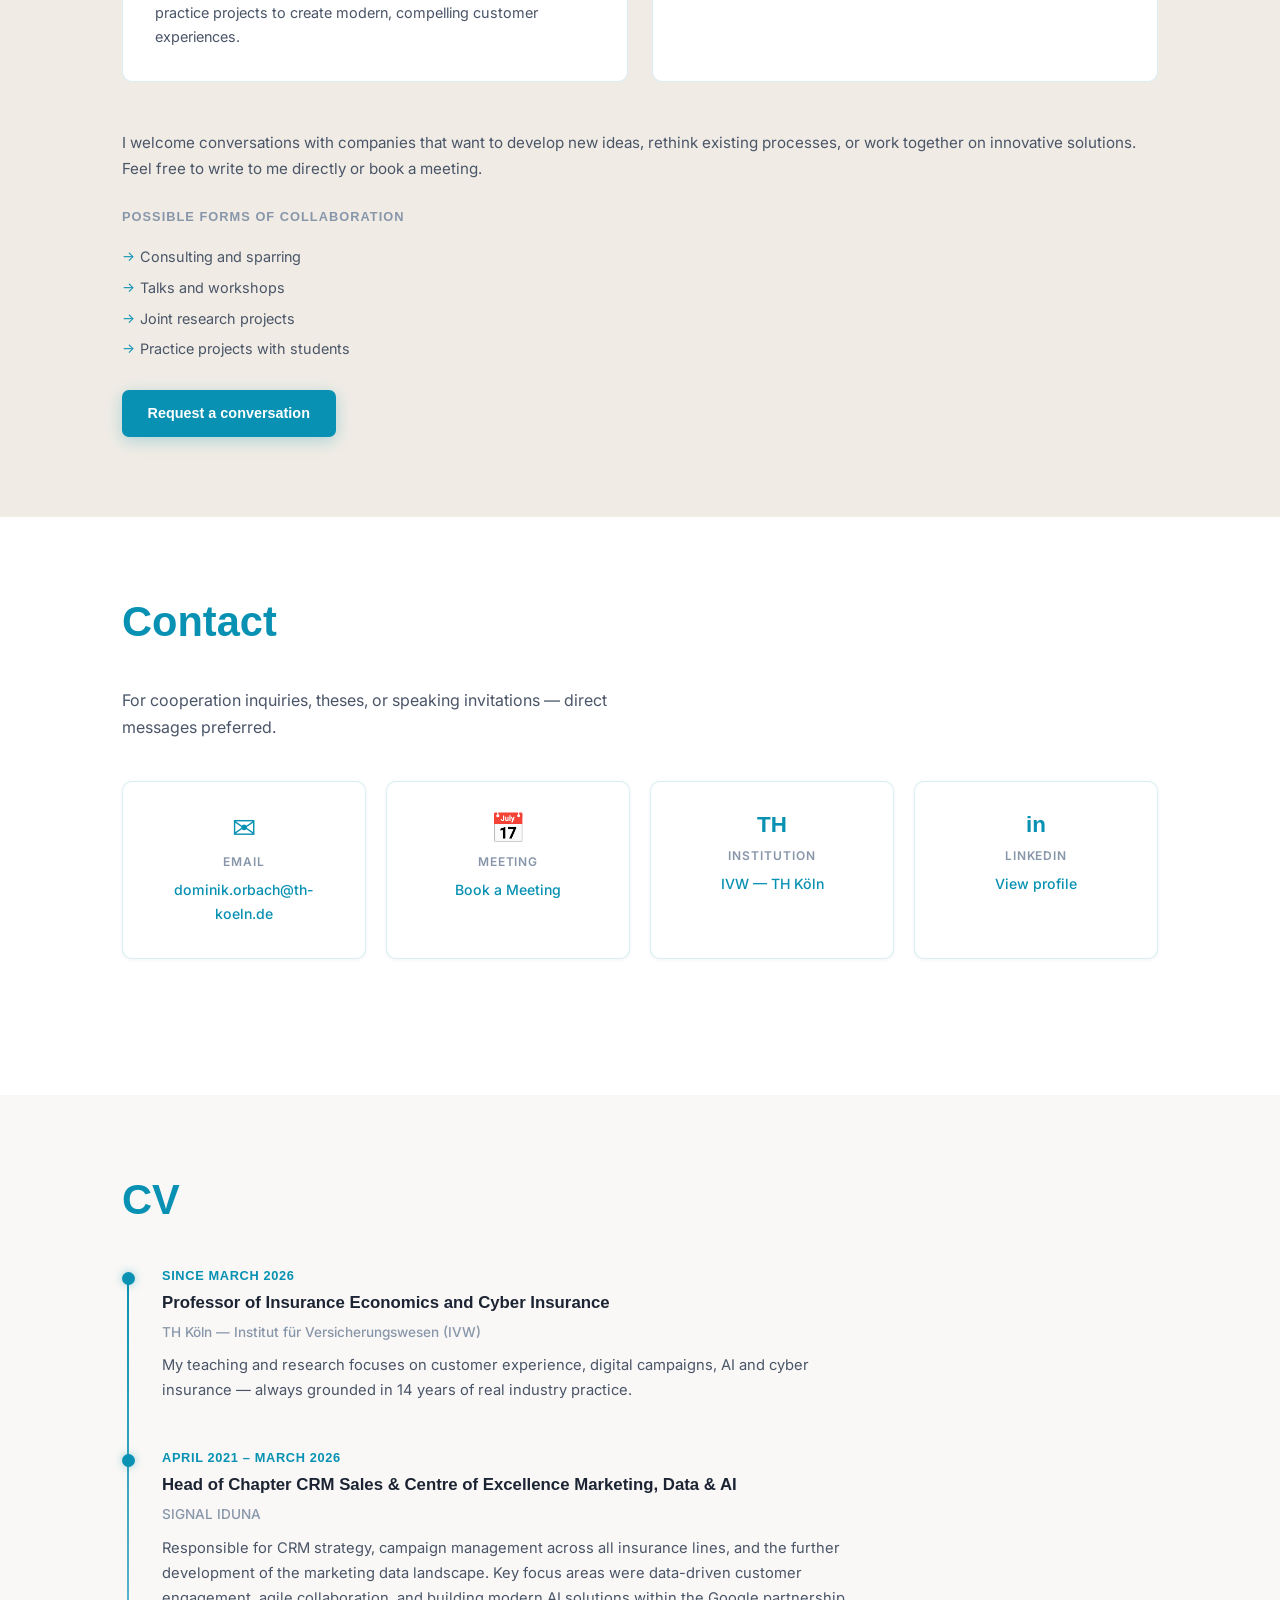
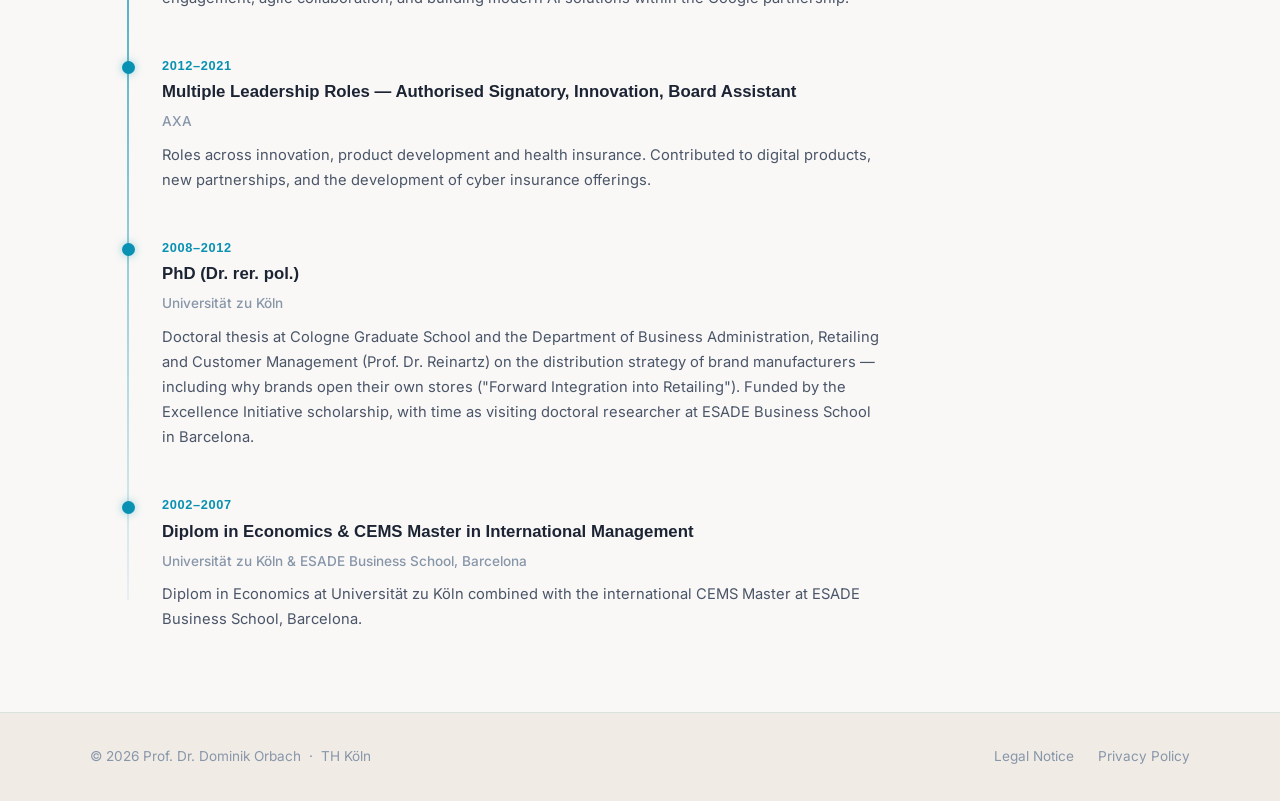
==== commit 60ee804a: "Vita-Abschnitt ans Ende verschoben (nach Kontakt) Co-Authored-By: Claude Sonnet 4.6 <noreply@anthrop" ====
--- a/index.html
+++ b/index.html
@@ -5,6 +5,37 @@
   <meta name="viewport" content="width=device-width, initial-scale=1.0">
   <meta name="description" content="Prof. Dr. Dominik Orbach — Professor für Versicherungsökonomie und Cyberversicherung an der TH Köln. Customer Experience, digitale Kampagnen, CRM im Bestandskundengeschäft.">
   <meta name="author" content="Prof. Dr. Dominik Orbach">
+  <meta name="robots" content="index, follow">
+  <link rel="canonical" href="https://professororbach.github.io/">
+
+  <!-- Open Graph -->
+  <meta property="og:type" content="profile">
+  <meta property="og:title" content="Prof. Dr. Dominik Orbach — Versicherungsökonomie &amp; Cyberversicherung">
+  <meta property="og:description" content="Professor für Versicherungsökonomie und Cyberversicherung an der TH Köln. 14 Jahre Praxiserfahrung in Marketing, Produktmanagement und Innovation.">
+  <meta property="og:url" content="https://professororbach.github.io/">
+  <meta property="og:image" content="https://professororbach.github.io/assets/photo.jpg">
+  <meta property="og:locale" content="de_DE">
+  <meta property="og:site_name" content="Prof. Dr. Dominik Orbach">
+
+  <!-- Schema.org Person -->
+  <script type="application/ld+json">
+  {
+    "@context": "https://schema.org",
+    "@type": "Person",
+    "name": "Dominik Orbach",
+    "honorificPrefix": "Prof. Dr.",
+    "jobTitle": "Professor für Versicherungsökonomie und Cyberversicherung",
+    "affiliation": {
+      "@type": "CollegeOrUniversity",
+      "name": "TH Köln – Technische Hochschule Köln",
+      "url": "https://www.th-koeln.de"
+    },
+    "url": "https://professororbach.github.io/",
+    "image": "https://professororbach.github.io/assets/photo.jpg",
+    "sameAs": []
+  }
+  </script>
+
   <title>Prof. Dr. Dominik Orbach</title>
   <link rel="preconnect" href="https://fonts.bunny.net">
   <link href="https://fonts.bunny.net/css?family=space-grotesk:400,600,700|inter:400,500" rel="stylesheet">
@@ -19,11 +50,11 @@
   <nav class="nav" id="nav">
     <a href="#hero" class="nav__logo">D. Orbach</a>
     <div class="nav__links">
-      <a href="#vita" data-i18n="nav.vita">Vita</a>
       <a href="#kooperation" data-i18n="nav.kooperation">Kooperation</a>
       <a href="#lehre" data-i18n="nav.lehre">Lehre</a>
       <a href="#forschung" data-i18n="nav.forschung">Forschung</a>
       <a href="#kontakt" data-i18n="nav.kontakt">Kontakt</a>
+      <a href="#vita" data-i18n="nav.vita">Vita</a>
     </div>
     <button class="lang-toggle" id="langToggle" aria-label="Sprache wechseln">EN</button>
   </nav>
@@ -65,66 +96,6 @@
       <div class="stats__item animate-on-scroll">
         <span class="stats__number" data-i18n="stats.focus.num">360° CX</span>
         <span class="stats__label" data-i18n="stats.focus.label">Kampagnen-Expertise</span>
-      </div>
-    </div>
-  </section>
-
-  <!-- VITA -->
-  <section class="section vita" id="vita">
-    <div class="container">
-      <h2 data-i18n="vita.heading">Vita</h2>
-      <div class="timeline">
-
-        <div class="timeline__item animate-on-scroll">
-          <div class="timeline__dot"></div>
-          <div class="timeline__year" data-i18n="vita.thk.year">Seit März 2026</div>
-          <div class="timeline__content">
-            <h3 data-i18n="vita.thk.title">Professor für Versicherungsökonomie und Cyberversicherung</h3>
-            <p class="timeline__org">TH Köln &mdash; Institut für Versicherungswesen (IVW)</p>
-            <p class="timeline__desc" data-i18n="vita.thk.desc">In Lehre und Forschung beschäftige ich mich mit Customer Experience, digitalen Kampagnen, KI und Cyberversicherung – immer mit engem Praxisbezug aus 14 Jahren in der Versicherungswirtschaft.</p>
-          </div>
-        </div>
-
-        <div class="timeline__item animate-on-scroll">
-          <div class="timeline__dot"></div>
-          <div class="timeline__year" data-i18n="vita.si.year">April 2021 – März 2026</div>
-          <div class="timeline__content">
-            <h3 data-i18n="vita.si.title">Leiter Chapter CRM Vertrieb &amp; Center of Excellence Marketing, Daten &amp; KI</h3>
-            <p class="timeline__org">SIGNAL IDUNA</p>
-            <p class="timeline__desc" data-i18n="vita.si.desc">Verantwortung für CRM-Strategie, Kampagnenmanagement aller Versicherungssparten und die Weiterentwicklung der Marketing-Daten-Landschaft. Schwerpunkt waren datengetriebene Kundenansprache, agile Zusammenarbeit und der Aufbau moderner KI-Lösungen im Rahmen der Google-Partnerschaft.</p>
-          </div>
-        </div>
-
-        <div class="timeline__item animate-on-scroll">
-          <div class="timeline__dot"></div>
-          <div class="timeline__year" data-i18n="vita.axa.year">2012–2021</div>
-          <div class="timeline__content">
-            <h3 data-i18n="vita.axa.title">Verschiedene Führungsrollen — Prokurist, Innovation, Vorstandsassistent</h3>
-            <p class="timeline__org">AXA</p>
-            <p class="timeline__desc" data-i18n="vita.axa.desc">Tätigkeiten in unterschiedlichen Rollen – unter anderem in Innovation, Produktentwicklung und Krankenversicherung. Mitarbeit an digitalen Produkten, neuen Kooperationen und dem Aufbau von Cyberversicherungsangeboten.</p>
-          </div>
-        </div>
-
-        <div class="timeline__item animate-on-scroll">
-          <div class="timeline__dot"></div>
-          <div class="timeline__year" data-i18n="vita.phd.year">2008–2012</div>
-          <div class="timeline__content">
-            <h3 data-i18n="vita.phd.title">Promotion (Dr. rer. pol.)</h3>
-            <p class="timeline__org">Universität zu Köln</p>
-            <p class="timeline__desc" data-i18n="vita.phd.desc">Promotion an der Cologne Graduate School und am Seminar für ABWL, Handel und Kundenmanagement (Prof. Dr. Reinartz) zur Vertriebsstrategie von Markenherstellern, u.a. warum Markenhersteller eigene Stores eröffnen („Forward Integration into Retailing") — mit Stipendium der Exzellenzinitiative und Zeit als Gastdoktorand an der ESADE Business School in Barcelona.</p>
-          </div>
-        </div>
-
-        <div class="timeline__item animate-on-scroll">
-          <div class="timeline__dot"></div>
-          <div class="timeline__year" data-i18n="vita.cems.year">2002–2007</div>
-          <div class="timeline__content">
-            <h3 data-i18n="vita.cems.title">Diplom Volkswirt &amp; CEMS Master International Management</h3>
-            <p class="timeline__org">Universität zu Köln &amp; ESADE Business School, Barcelona</p>
-            <p class="timeline__desc" data-i18n="vita.cems.desc">Diplom Volkswirt an der Universität zu Köln kombiniert mit dem internationalen CEMS Master an der ESADE Business School in Barcelona.</p>
-          </div>
-        </div>
-
       </div>
     </div>
   </section>
@@ -277,13 +248,73 @@
     </div>
   </section>
 
+  <!-- VITA -->
+  <section class="section vita" id="vita">
+    <div class="container">
+      <h2 data-i18n="vita.heading">Vita</h2>
+      <div class="timeline">
+
+        <div class="timeline__item animate-on-scroll">
+          <div class="timeline__dot"></div>
+          <div class="timeline__year" data-i18n="vita.thk.year">Seit März 2026</div>
+          <div class="timeline__content">
+            <h3 data-i18n="vita.thk.title">Professor für Versicherungsökonomie und Cyberversicherung</h3>
+            <p class="timeline__org">TH Köln &mdash; Institut für Versicherungswesen (IVW)</p>
+            <p class="timeline__desc" data-i18n="vita.thk.desc">In Lehre und Forschung beschäftige ich mich mit Customer Experience, digitalen Kampagnen, KI und Cyberversicherung – immer mit engem Praxisbezug aus 14 Jahren in der Versicherungswirtschaft.</p>
+          </div>
+        </div>
+
+        <div class="timeline__item animate-on-scroll">
+          <div class="timeline__dot"></div>
+          <div class="timeline__year" data-i18n="vita.si.year">April 2021 – März 2026</div>
+          <div class="timeline__content">
+            <h3 data-i18n="vita.si.title">Leiter Chapter CRM Vertrieb &amp; Center of Excellence Marketing, Daten &amp; KI</h3>
+            <p class="timeline__org">SIGNAL IDUNA</p>
+            <p class="timeline__desc" data-i18n="vita.si.desc">Verantwortung für CRM-Strategie, Kampagnenmanagement aller Versicherungssparten und die Weiterentwicklung der Marketing-Daten-Landschaft. Schwerpunkt waren datengetriebene Kundenansprache, agile Zusammenarbeit und der Aufbau moderner KI-Lösungen im Rahmen der Google-Partnerschaft.</p>
+          </div>
+        </div>
+
+        <div class="timeline__item animate-on-scroll">
+          <div class="timeline__dot"></div>
+          <div class="timeline__year" data-i18n="vita.axa.year">2012–2021</div>
+          <div class="timeline__content">
+            <h3 data-i18n="vita.axa.title">Verschiedene Führungsrollen — Prokurist, Innovation, Vorstandsassistent</h3>
+            <p class="timeline__org">AXA</p>
+            <p class="timeline__desc" data-i18n="vita.axa.desc">Tätigkeiten in unterschiedlichen Rollen – unter anderem in Innovation, Produktentwicklung und Krankenversicherung. Mitarbeit an digitalen Produkten, neuen Kooperationen und dem Aufbau von Cyberversicherungsangeboten.</p>
+          </div>
+        </div>
+
+        <div class="timeline__item animate-on-scroll">
+          <div class="timeline__dot"></div>
+          <div class="timeline__year" data-i18n="vita.phd.year">2008–2012</div>
+          <div class="timeline__content">
+            <h3 data-i18n="vita.phd.title">Promotion (Dr. rer. pol.)</h3>
+            <p class="timeline__org">Universität zu Köln</p>
+            <p class="timeline__desc" data-i18n="vita.phd.desc">Promotion an der Cologne Graduate School und am Seminar für ABWL, Handel und Kundenmanagement (Prof. Dr. Reinartz) zur Vertriebsstrategie von Markenherstellern, u.a. warum Markenhersteller eigene Stores eröffnen („Forward Integration into Retailing") — mit Stipendium der Exzellenzinitiative und Zeit als Gastdoktorand an der ESADE Business School in Barcelona.</p>
+          </div>
+        </div>
+
+        <div class="timeline__item animate-on-scroll">
+          <div class="timeline__dot"></div>
+          <div class="timeline__year" data-i18n="vita.cems.year">2002–2007</div>
+          <div class="timeline__content">
+            <h3 data-i18n="vita.cems.title">Diplom Volkswirt &amp; CEMS Master International Management</h3>
+            <p class="timeline__org">Universität zu Köln &amp; ESADE Business School, Barcelona</p>
+            <p class="timeline__desc" data-i18n="vita.cems.desc">Diplom Volkswirt an der Universität zu Köln kombiniert mit dem internationalen CEMS Master an der ESADE Business School in Barcelona.</p>
+          </div>
+        </div>
+
+      </div>
+    </div>
+  </section>
+
   <!-- FOOTER -->
   <footer class="footer">
     <div class="footer__inner">
       <p class="footer__copy">&copy; <span id="year"></span> Prof. Dr. Dominik Orbach &nbsp;&middot;&nbsp; TH Köln</p>
       <div class="footer__links">
-        <a href="https://www.th-koeln.de/impressum_8159.php" target="_blank" rel="noopener noreferrer" data-i18n="footer.imprint">Impressum</a>
-        <a href="https://www.th-koeln.de/datenschutzerklaerung_8160.php" target="_blank" rel="noopener noreferrer" data-i18n="footer.privacy">Datenschutz</a>
+        <a href="impressum.html" data-i18n="footer.imprint">Impressum</a>
+        <a href="datenschutz.html" data-i18n="footer.privacy">Datenschutz</a>
       </div>
     </div>
   </footer>
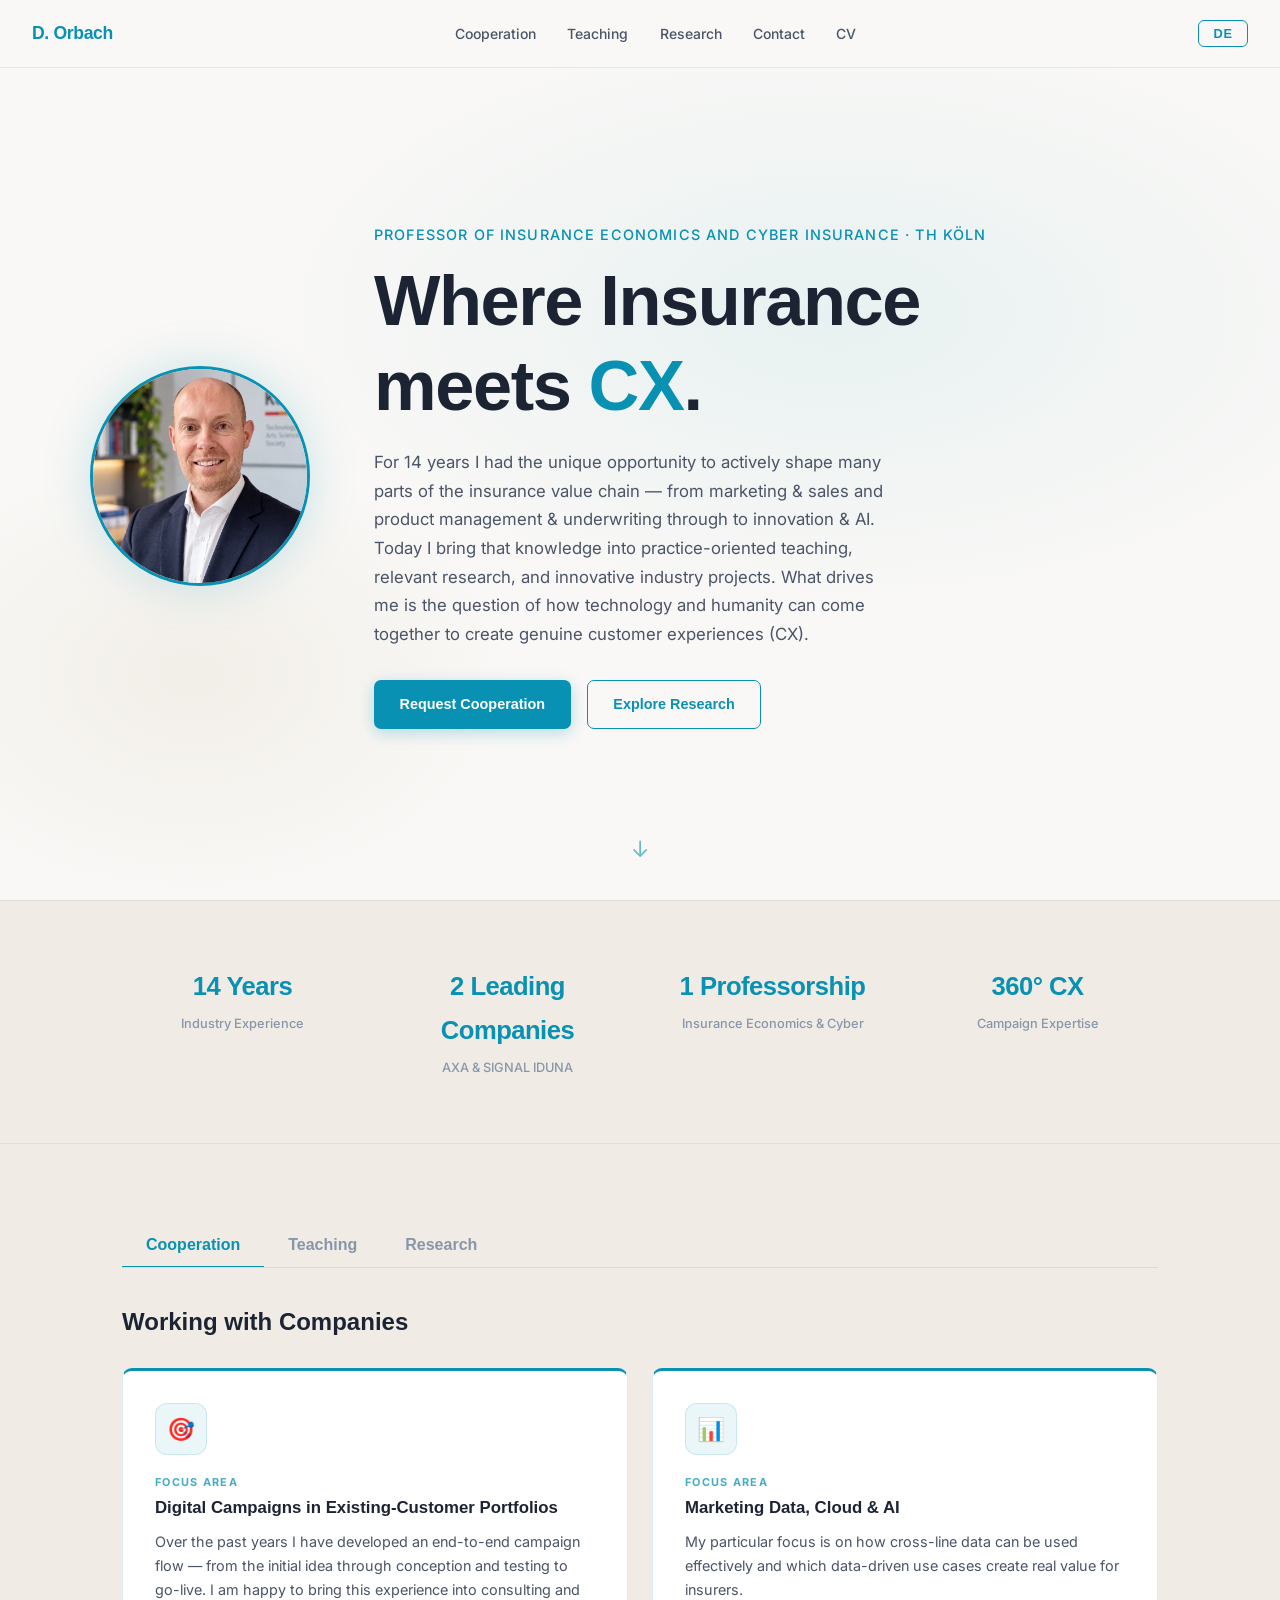
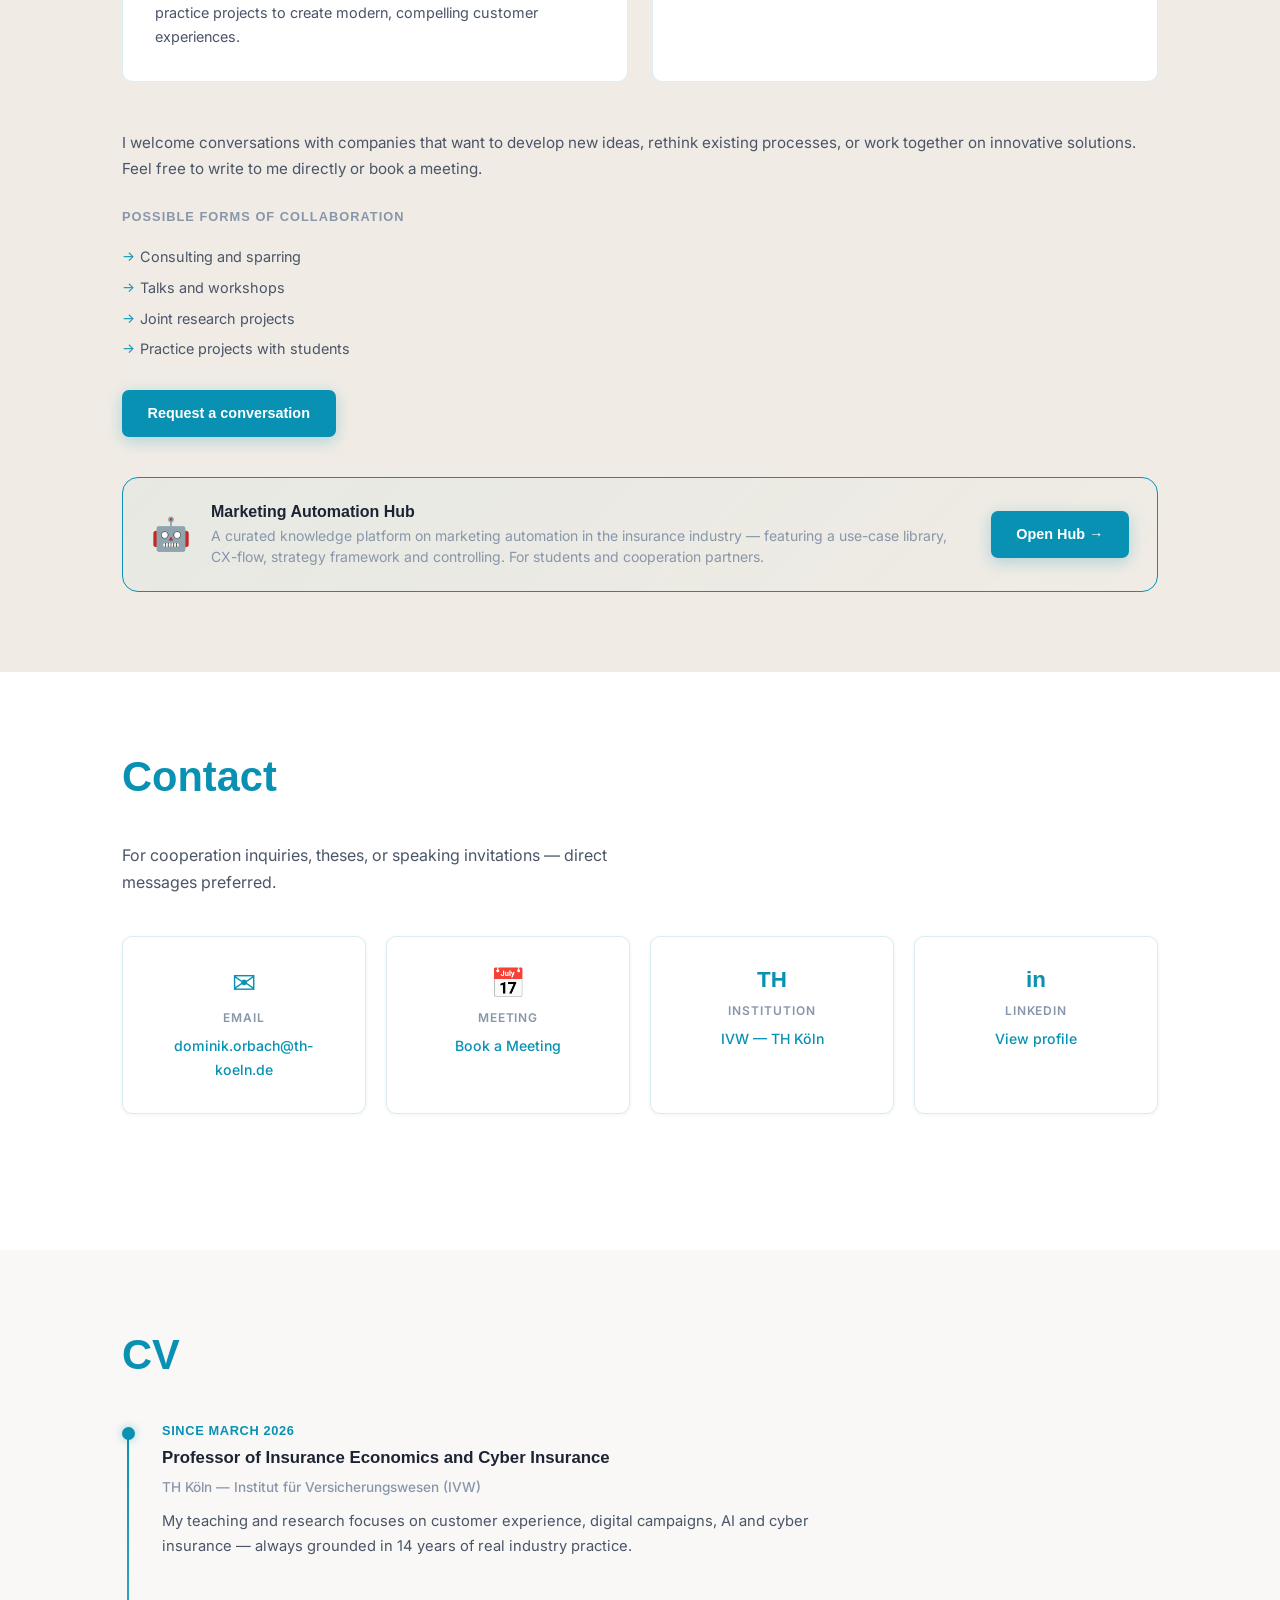
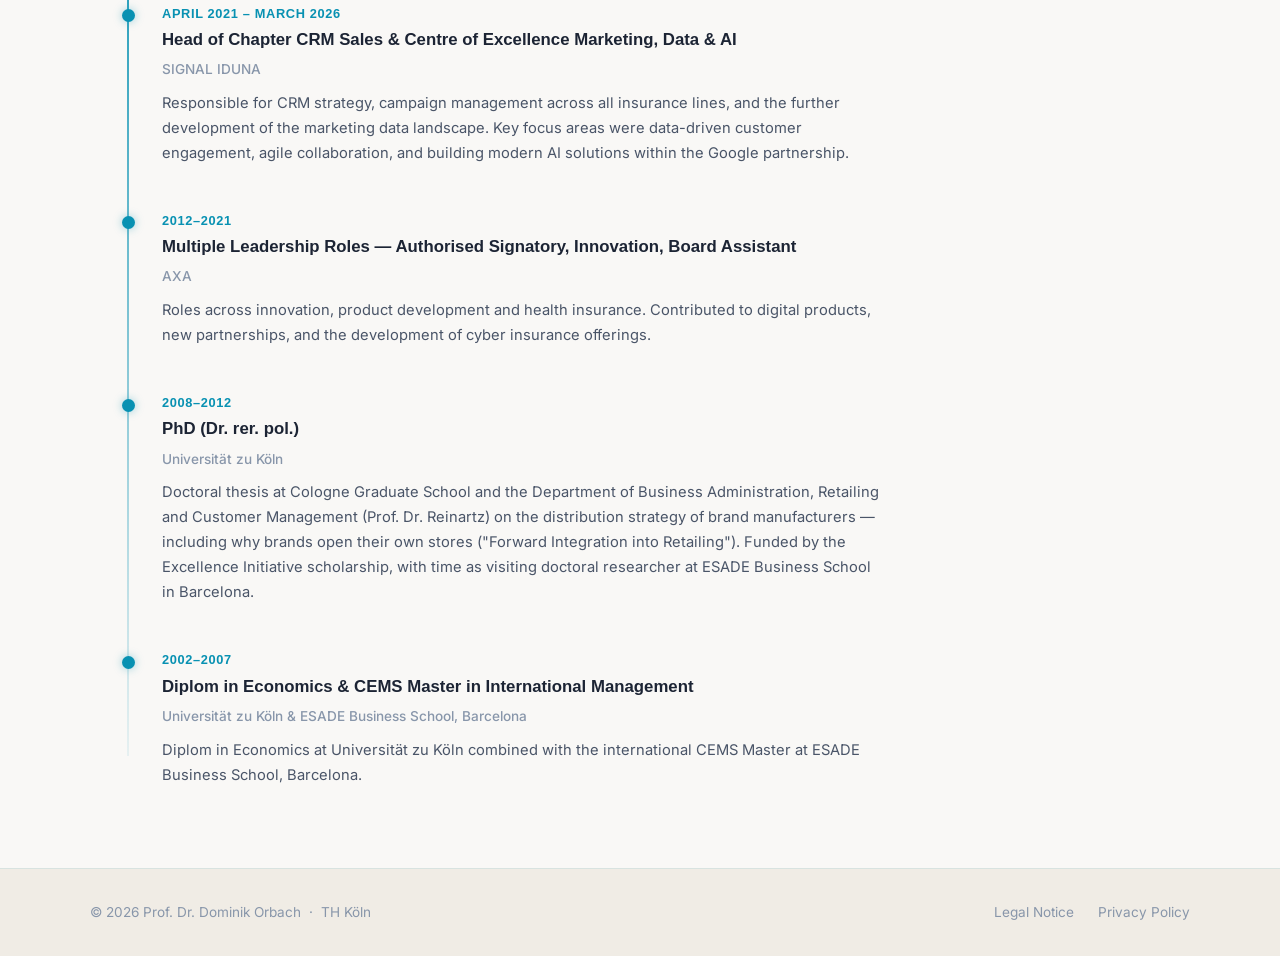
==== commit a8731994: "Marketing Automation Hub Teaser in Kooperation-Tab eingebunden Co-Authored-By: Claude Sonnet 4.6 <no" ====
--- a/index.html
+++ b/index.html
@@ -210,8 +210,20 @@
           </ul>
           <a href="#kontakt" class="btn btn--primary" data-i18n="coop.cta">Gespräch anfragen</a>
         </div>
-      </div>
-
+
+        <!-- Hub Teaser -->
+        <div class="hub-teaser animate-on-scroll">
+          <div class="hub-teaser__inner">
+            <div class="hub-teaser__icon" aria-hidden="true">🤖</div>
+            <div class="hub-teaser__text">
+              <h4 data-i18n="hub.title">Marketing Automation Hub</h4>
+              <p data-i18n="hub.desc">Eine kuratierte Wissensplattform zu Marketing Automation in der Versicherungswirtschaft — mit Use-Case-Bibliothek, CX-Flow, Strategie-Framework und Controlling. Für Studierende und Kooperationspartner.</p>
+            </div>
+            <a href="https://professororbach.github.io/marketing-automation-hub/" target="_blank" rel="noopener noreferrer" class="btn btn--primary hub-teaser__btn" data-i18n="hub.cta">Zum Hub</a>
+          </div>
+        </div>
+
+      </div>
     </div>
   </section>
 
--- a/css/sections.css
+++ b/css/sections.css
@@ -687,3 +687,51 @@
 }
 
 .footer__links a:hover { color: var(--accent); }
+
+/* ============================================================
+   HUB TEASER
+   ============================================================ */
+.hub-teaser {
+  margin-top: 2.5rem;
+  border: 1.5px solid var(--accent);
+  border-radius: 16px;
+  background: linear-gradient(135deg, rgba(var(--accent-rgb, 8,145,178), 0.04) 0%, transparent 100%);
+  overflow: hidden;
+}
+.hub-teaser__inner {
+  display: grid;
+  grid-template-columns: auto 1fr auto;
+  gap: 1.25rem;
+  align-items: center;
+  padding: 1.5rem 1.75rem;
+}
+.hub-teaser__icon {
+  font-size: 2rem;
+  line-height: 1;
+}
+.hub-teaser__text h4 {
+  margin: 0 0 .25rem;
+  font-size: 1rem;
+  font-weight: 700;
+  color: var(--text-primary);
+}
+.hub-teaser__text p {
+  margin: 0;
+  font-size: .875rem;
+  color: var(--text-muted);
+  line-height: 1.5;
+}
+.hub-teaser__btn {
+  white-space: nowrap;
+  flex-shrink: 0;
+}
+@media (max-width: 640px) {
+  .hub-teaser__inner {
+    grid-template-columns: auto 1fr;
+    grid-template-rows: auto auto;
+  }
+  .hub-teaser__btn {
+    grid-column: 1 / -1;
+    text-align: center;
+  }
+}
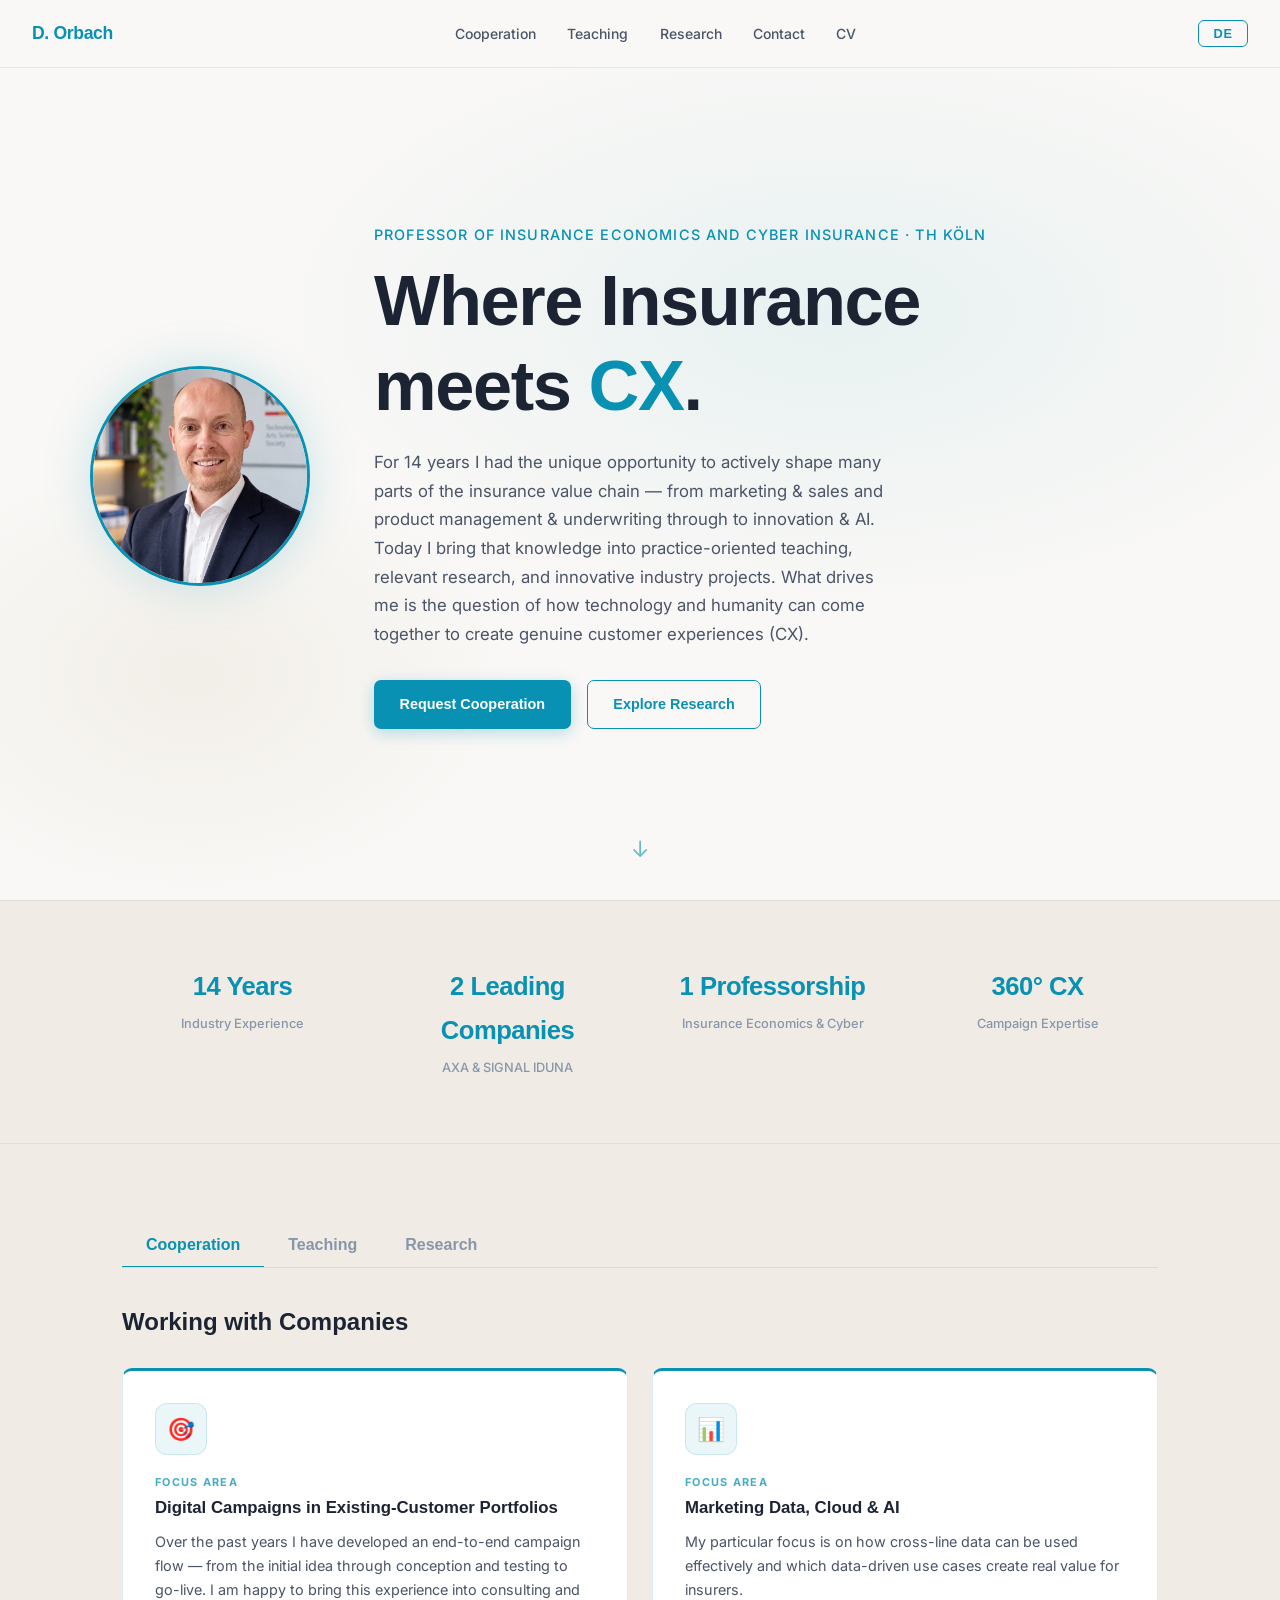
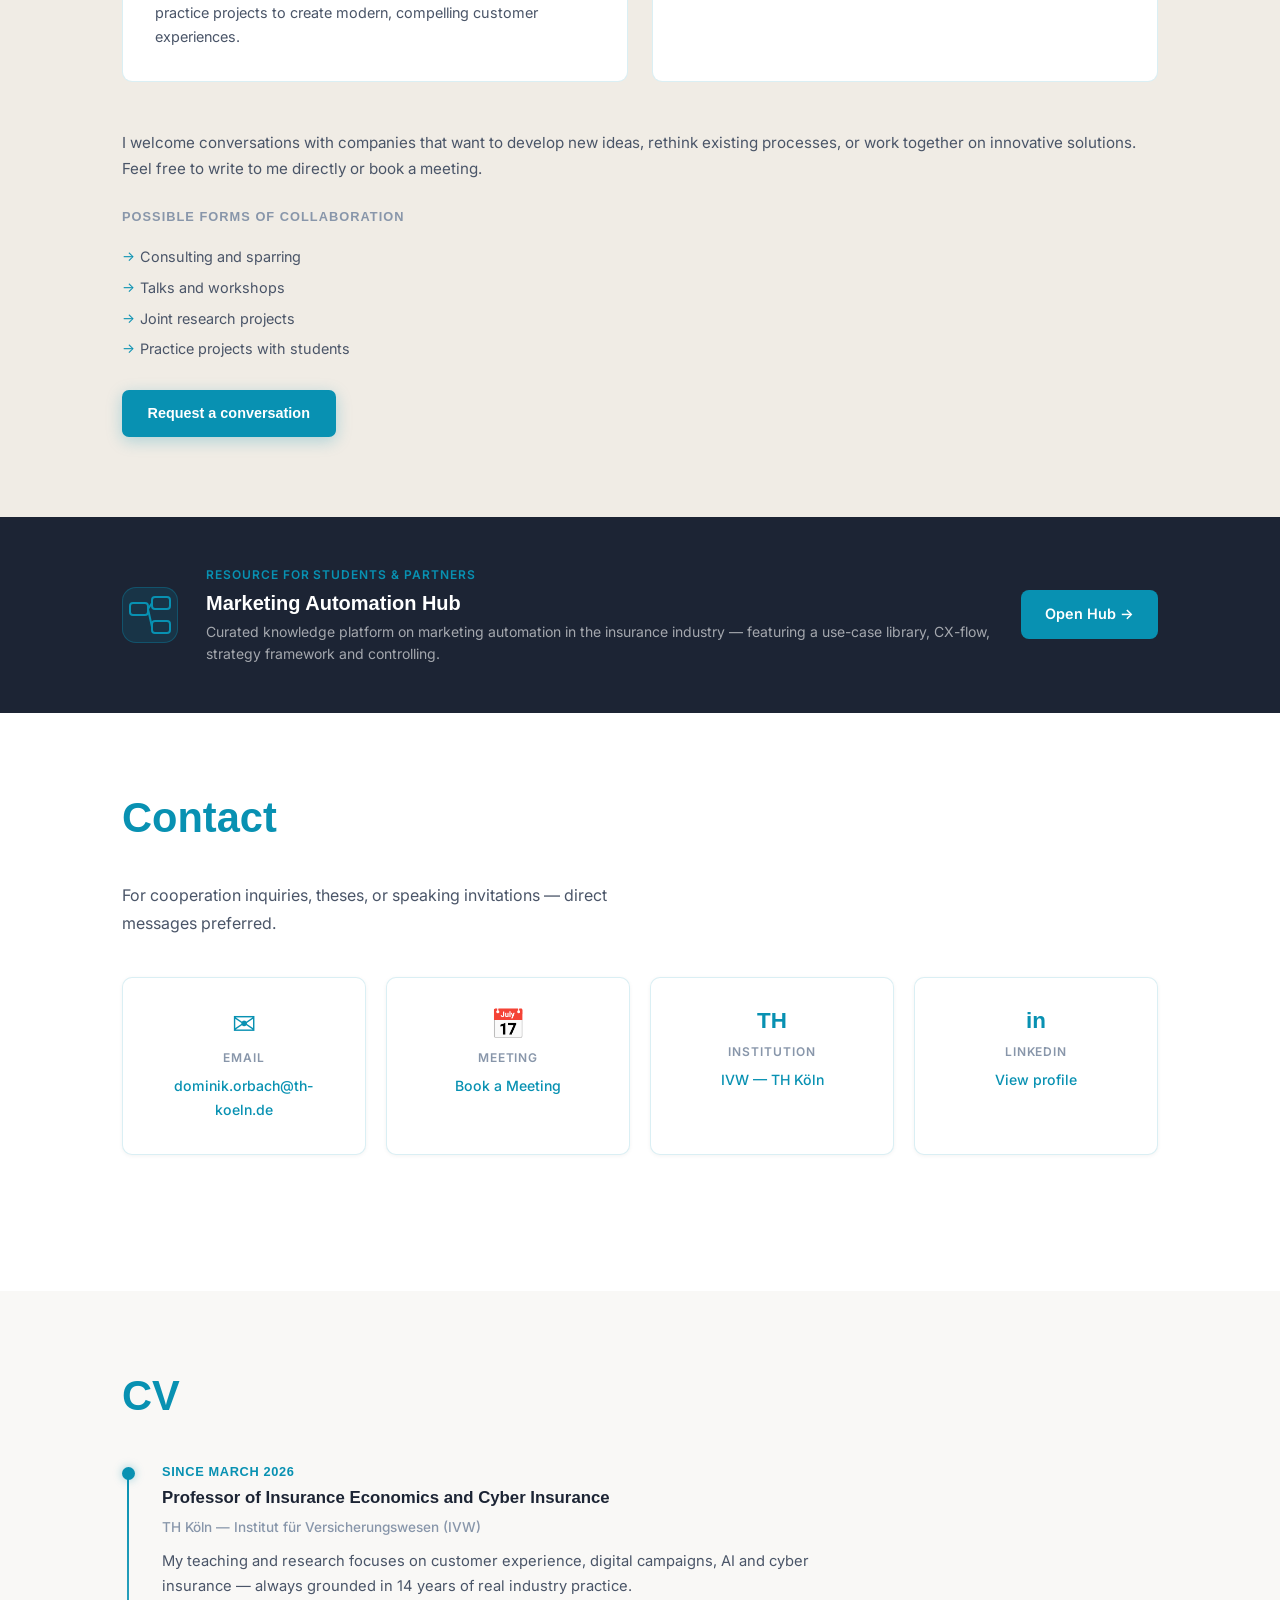
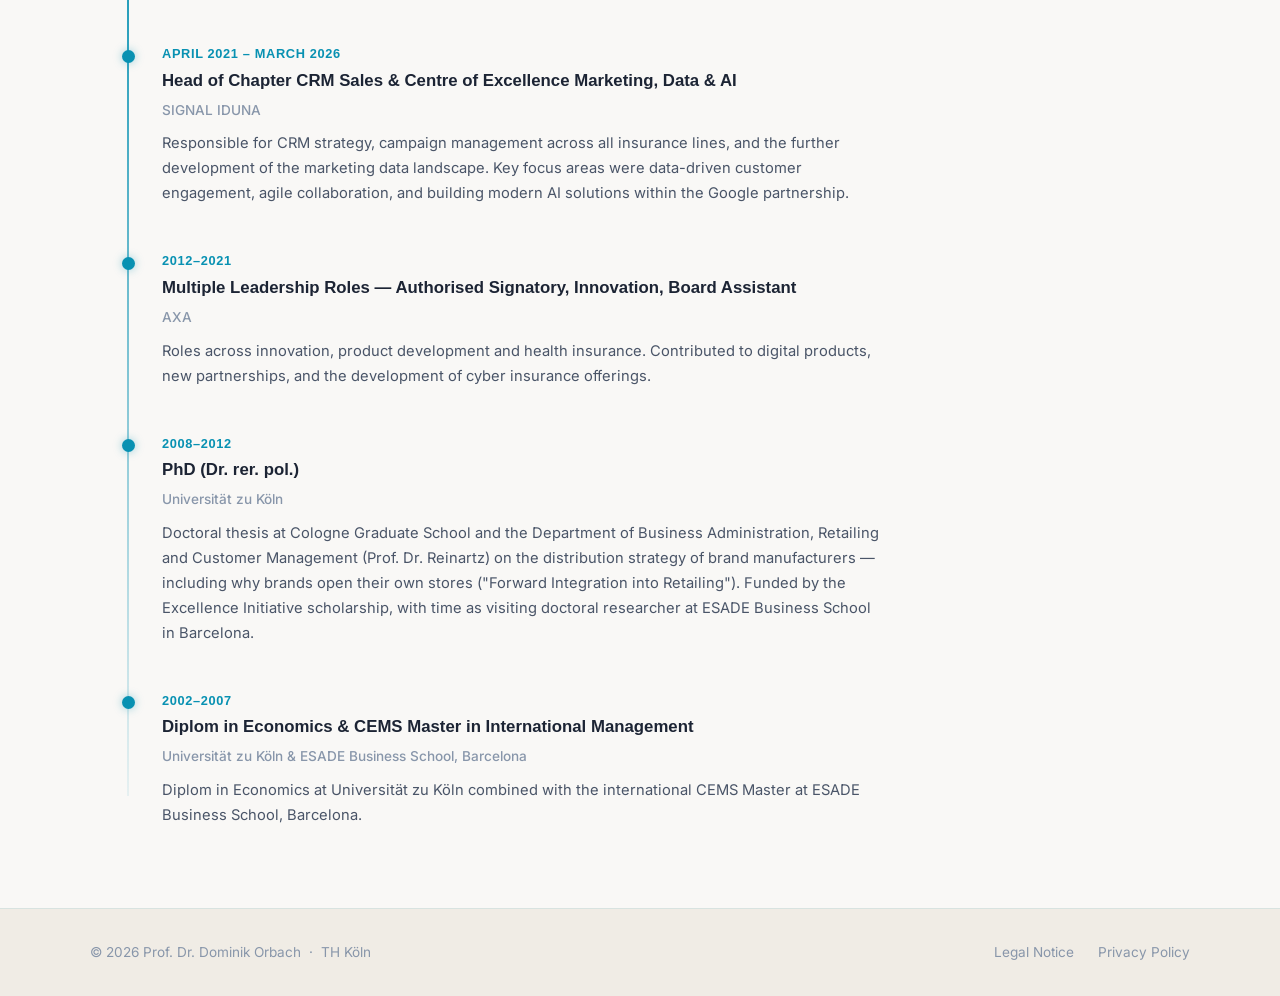
==== commit f9b8980e: "Hub Banner: eigene Section mit dunklem Hintergrund, SVG-Piktogramm, professionelles Layout Co-Author" ====
--- a/index.html
+++ b/index.html
@@ -211,17 +211,32 @@
           <a href="#kontakt" class="btn btn--primary" data-i18n="coop.cta">Gespräch anfragen</a>
         </div>
 
-        <!-- Hub Teaser -->
-        <div class="hub-teaser animate-on-scroll">
-          <div class="hub-teaser__inner">
-            <div class="hub-teaser__icon" aria-hidden="true">🤖</div>
-            <div class="hub-teaser__text">
-              <h4 data-i18n="hub.title">Marketing Automation Hub</h4>
-              <p data-i18n="hub.desc">Eine kuratierte Wissensplattform zu Marketing Automation in der Versicherungswirtschaft — mit Use-Case-Bibliothek, CX-Flow, Strategie-Framework und Controlling. Für Studierende und Kooperationspartner.</p>
-            </div>
-            <a href="https://professororbach.github.io/marketing-automation-hub/" target="_blank" rel="noopener noreferrer" class="btn btn--primary hub-teaser__btn" data-i18n="hub.cta">Zum Hub</a>
-          </div>
-        </div>
+      </div>
+    </div>
+  </section>
+
+  <!-- HUB TEASER -->
+  <section class="hub-banner" id="hub">
+    <div class="container">
+      <div class="hub-banner__inner animate-on-scroll">
+
+        <div class="hub-banner__icon" aria-hidden="true">
+          <svg width="44" height="44" viewBox="0 0 44 44" fill="none" xmlns="http://www.w3.org/2000/svg">
+            <rect x="2" y="10" width="18" height="12" rx="3" stroke="currentColor" stroke-width="2" fill="none"/>
+            <rect x="24" y="4" width="18" height="12" rx="3" stroke="currentColor" stroke-width="2" fill="none"/>
+            <rect x="24" y="28" width="18" height="12" rx="3" stroke="currentColor" stroke-width="2" fill="none"/>
+            <line x1="20" y1="16" x2="24" y2="10" stroke="currentColor" stroke-width="2" stroke-linecap="round"/>
+            <line x1="20" y1="16" x2="24" y2="34" stroke="currentColor" stroke-width="2" stroke-linecap="round"/>
+          </svg>
+        </div>
+
+        <div class="hub-banner__body">
+          <p class="hub-banner__label" data-i18n="hub.label">Ressource für Studierende &amp; Partner</p>
+          <h3 class="hub-banner__title" data-i18n="hub.title">Marketing Automation Hub</h3>
+          <p class="hub-banner__desc" data-i18n="hub.desc">Kuratierte Wissensplattform zu Marketing Automation in der Versicherungswirtschaft — mit Use-Case-Bibliothek, CX-Flow, Strategie-Framework und Controlling.</p>
+        </div>
+
+        <a href="https://professororbach.github.io/marketing-automation-hub/" target="_blank" rel="noopener noreferrer" class="hub-banner__btn" data-i18n="hub.cta">Hub öffnen →</a>
 
       </div>
     </div>
--- a/css/sections.css
+++ b/css/sections.css
@@ -689,48 +689,70 @@
 .footer__links a:hover { color: var(--accent); }
 
 /* ============================================================
-   HUB TEASER
-   ============================================================ */
-.hub-teaser {
-  margin-top: 2.5rem;
-  border: 1.5px solid var(--accent);
-  border-radius: 16px;
-  background: linear-gradient(135deg, rgba(var(--accent-rgb, 8,145,178), 0.04) 0%, transparent 100%);
-  overflow: hidden;
-}
-.hub-teaser__inner {
+   HUB BANNER
+   ============================================================ */
+.hub-banner {
+  background: #1c2434;
+  padding: 3rem 0;
+}
+.hub-banner__inner {
   display: grid;
-  grid-template-columns: auto 1fr auto;
-  gap: 1.25rem;
+  grid-template-columns: 56px 1fr auto;
+  gap: 1.75rem;
   align-items: center;
-  padding: 1.5rem 1.75rem;
-}
-.hub-teaser__icon {
-  font-size: 2rem;
-  line-height: 1;
-}
-.hub-teaser__text h4 {
-  margin: 0 0 .25rem;
-  font-size: 1rem;
+}
+.hub-banner__icon {
+  width: 56px;
+  height: 56px;
+  background: rgba(8, 145, 178, 0.15);
+  border: 1px solid rgba(8, 145, 178, 0.35);
+  border-radius: 14px;
+  display: flex;
+  align-items: center;
+  justify-content: center;
+  color: #0891b2;
+  flex-shrink: 0;
+}
+.hub-banner__label {
+  font-size: .75rem;
+  font-weight: 600;
+  letter-spacing: .08em;
+  text-transform: uppercase;
+  color: #0891b2;
+  margin: 0 0 .35rem;
+}
+.hub-banner__title {
+  font-size: 1.25rem;
   font-weight: 700;
-  color: var(--text-primary);
-}
-.hub-teaser__text p {
+  color: #fff;
+  margin: 0 0 .4rem;
+}
+.hub-banner__desc {
+  font-size: .875rem;
+  color: rgba(255,255,255,0.6);
   margin: 0;
-  font-size: .875rem;
-  color: var(--text-muted);
-  line-height: 1.5;
-}
-.hub-teaser__btn {
+  line-height: 1.55;
+}
+.hub-banner__btn {
+  flex-shrink: 0;
   white-space: nowrap;
-  flex-shrink: 0;
-}
-@media (max-width: 640px) {
-  .hub-teaser__inner {
-    grid-template-columns: auto 1fr;
+  padding: .75rem 1.5rem;
+  border-radius: 8px;
+  background: #0891b2;
+  color: #fff;
+  font-size: .9rem;
+  font-weight: 600;
+  text-decoration: none;
+  transition: background .15s;
+}
+.hub-banner__btn:hover { background: #0e7490; }
+
+@media (max-width: 720px) {
+  .hub-banner__inner {
+    grid-template-columns: 48px 1fr;
     grid-template-rows: auto auto;
   }
-  .hub-teaser__btn {
+  .hub-banner__btn {
     grid-column: 1 / -1;
     text-align: center;
   }
